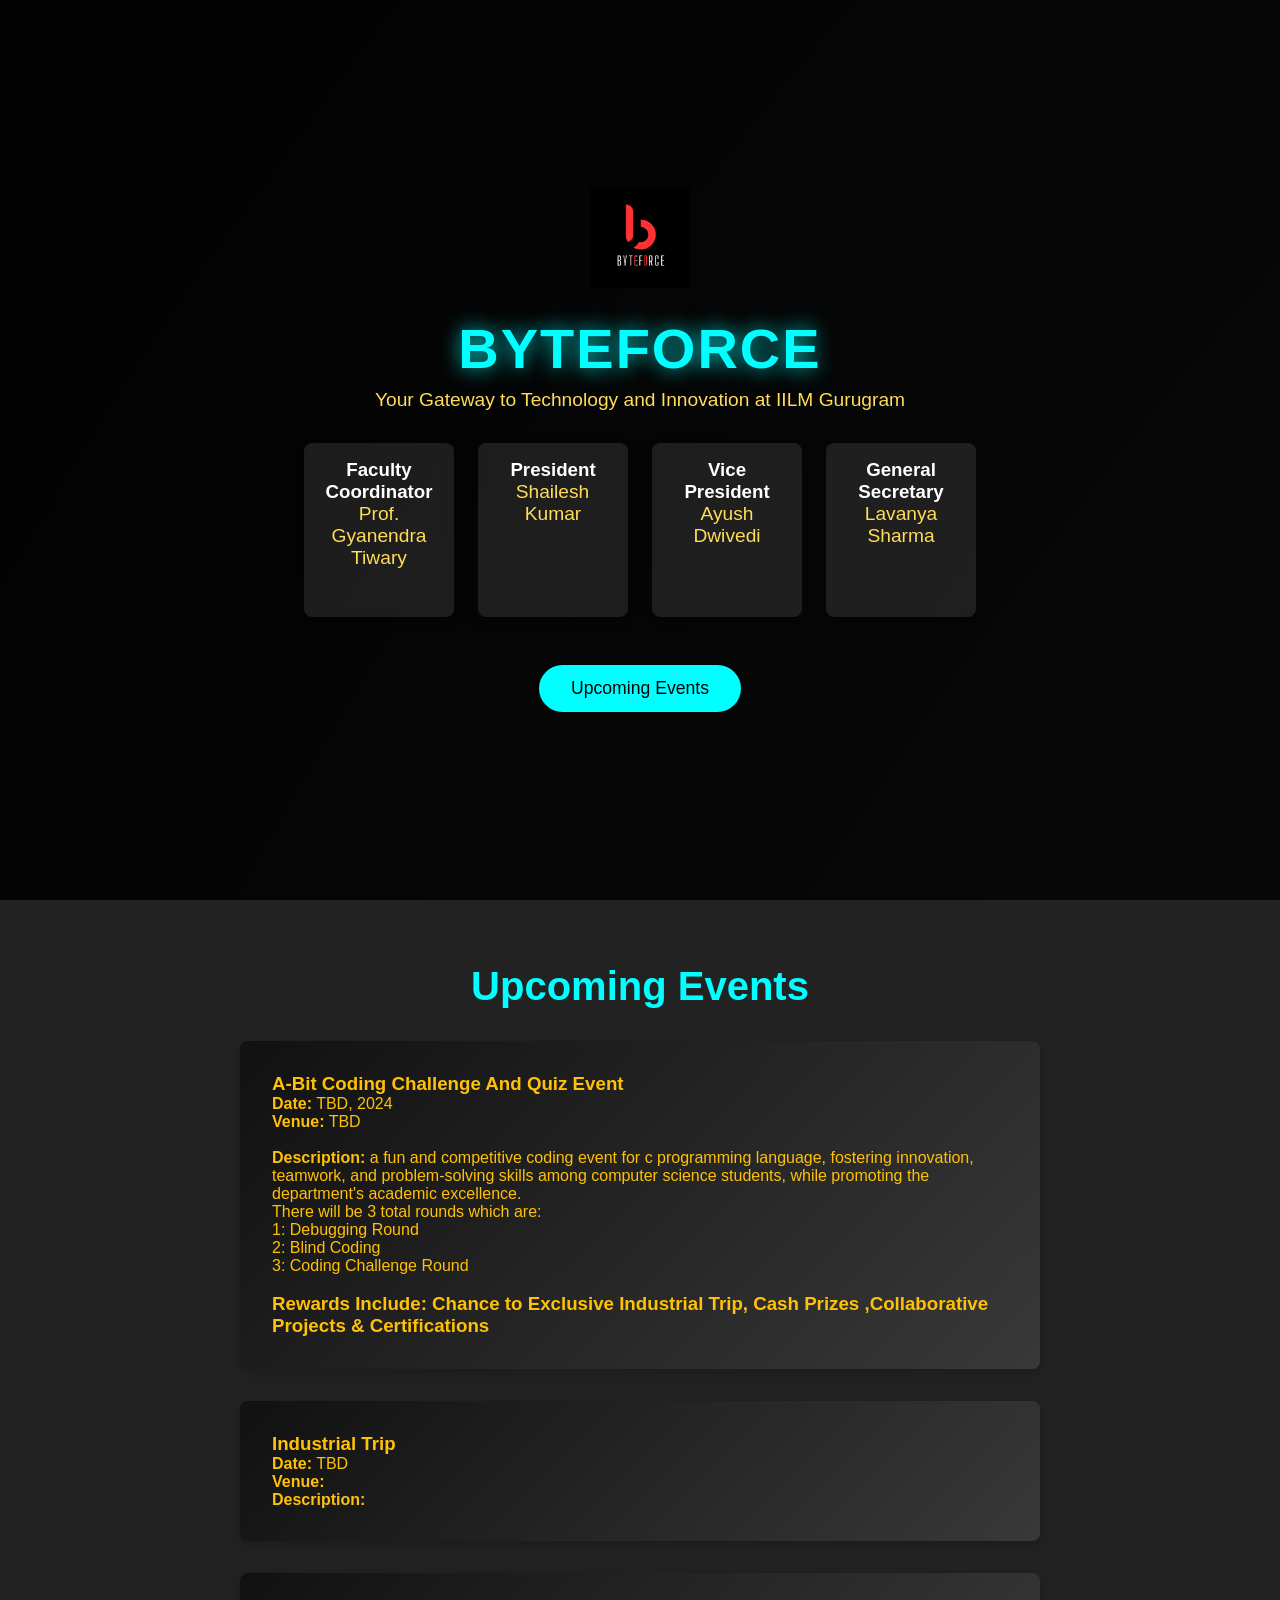
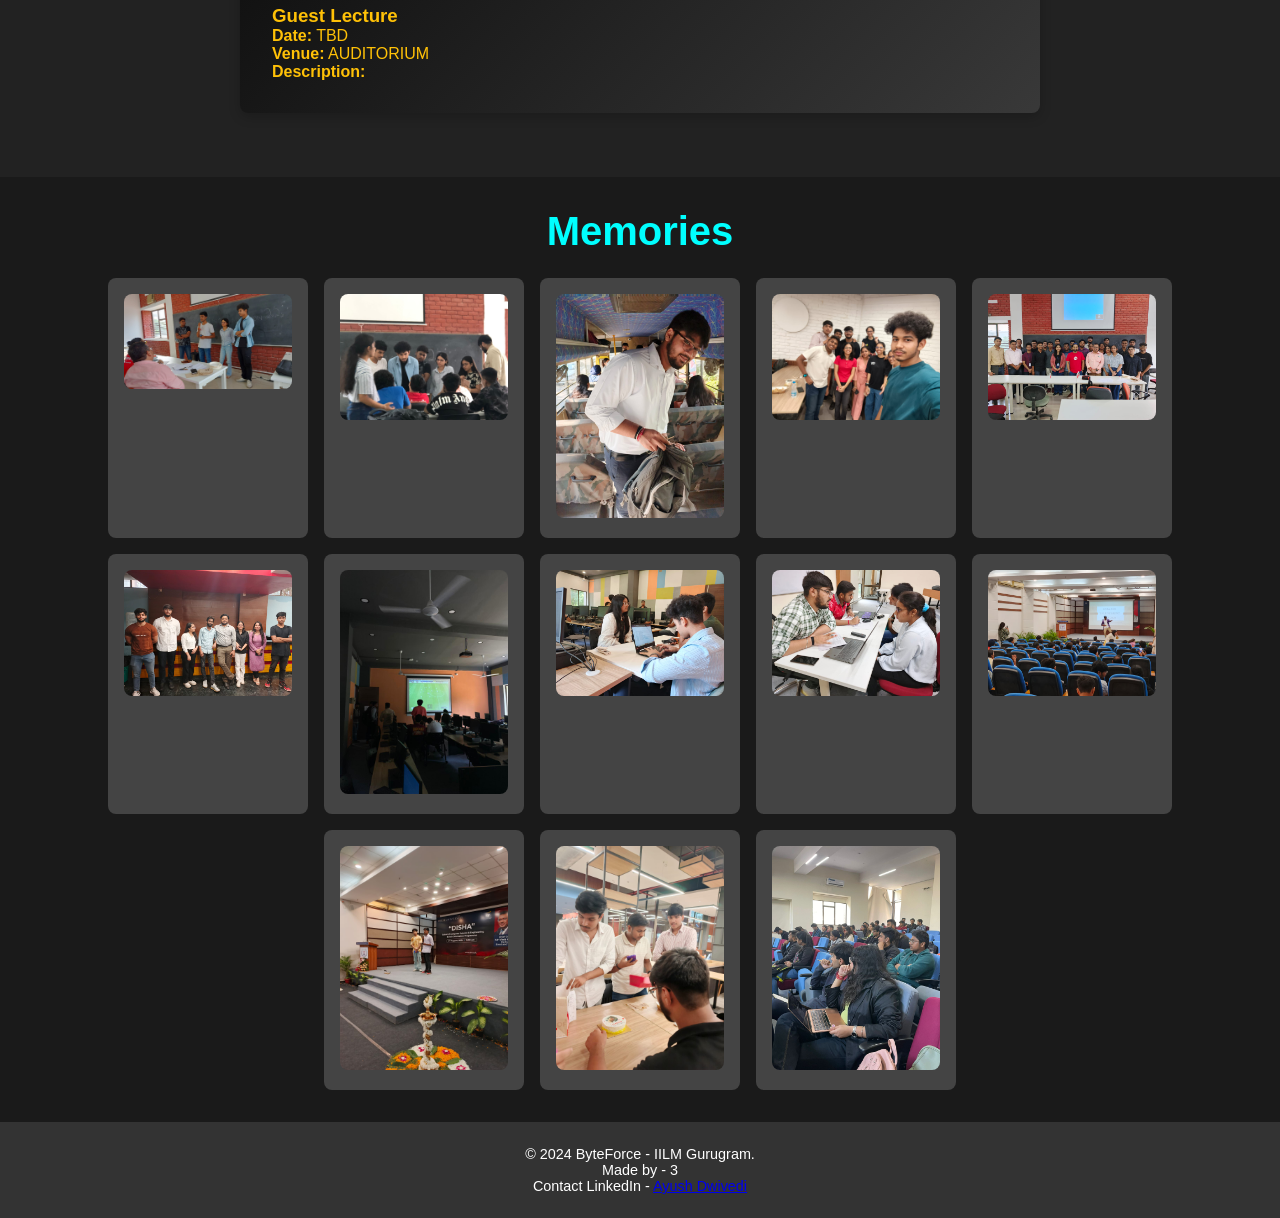
==== index.html @ 623dd8b4 "byteforce prototype" ====
<!DOCTYPE html>
<html lang="en">
<head>
    <meta charset="UTF-8">
    <meta name="viewport" content="width=device-width, initial-scale=1.0">
    <title>ByteForce - Tech Club of IILM Gurugram</title>
    <link rel="stylesheet" href="style.css">
</head>
<body>
    <header>
        <div class="animated-bg"></div>
        <div class="overlay">
            <img src="bf.jpg" alt="ByteForce Logo" class="club-logo">
            <h1>ByteForce</h1>
            <p>Your Gateway to Technology and Innovation at IILM Gurugram</p>
            <div class="roles">
                <div class="role-card">
                    <h3>Faculty Coordinator</h3>
                    <p>Prof. Gyanendra Tiwary</p>
                </div>
                <div class="role-card">
                    <h3>President</h3>
                    <p>Shailesh Kumar</p>
                </div>
                <div class="role-card">
                    <h3>Vice President</h3>
                    <p>Ayush Dwivedi</p>
                </div>
                <div class="role-card">
                    <h3>General Secretary</h3>
                    <p>Lavanya Sharma</p>
                </div>
            </div>
            <a href="#events" class="btn">Upcoming Events</a>
        </div>
    </header>

    <section id="events" class="events">
        <h2>Upcoming Events</h2>
        <div class="event-list">
            <div class="event-card">
                <h3>A-Bit Coding Challenge And Quiz Event</h3>
                <p><strong>Date:</strong> TBD, 2024</p>
                <p><strong>Venue:</strong> TBD</p> <br>
                <p><strong>Description:</strong> a fun and competitive coding event for c programming language, fostering innovation, teamwork, and problem-solving skills among computer science students, while promoting the department's academic excellence. <br> There will be 3 total rounds which are: <br>1: Debugging Round <br> 2: Blind Coding <br> 3: Coding Challenge Round</p>
                   <br> <h3>Rewards Include: Chance to Exclusive Industrial Trip, Cash Prizes ,Collaborative Projects & Certifications</h3>

                </p>
            </div>
            <div class="event-card">
                <h3>Industrial Trip</h3>
                <p><strong>Date:</strong> TBD </p>
                <p><strong>Venue:</strong> </p>
                <p><strong>Description:</strong> </p>
            </div>
            <div class="event-card">
                <h3>Guest Lecture </h3>
                <p><strong>Date:</strong> TBD</p>
                <p><strong>Venue:</strong> AUDITORIUM </p>
                <p><strong>Description:</strong> </p>
            </div>
        </div>
    </section>

    <section class="memories">
        <h2>Memories</h2>
        <div class="gallery">
            <div class="gallery-item"><img src="m1.jpg" alt="Memory 1"></div>
            <div class="gallery-item"><img src="m2.jpg" alt="Memory 2"></div>
            <div class="gallery-item"><img src="m3.jpg" alt="Memory 3"></div>
            <div class="gallery-item"><img src="m4.jpg" alt="Memory 4"></div>
            <div class="gallery-item"><img src="m5.jpg" alt="Memory 5"></div>
            <div class="gallery-item"><img src="m6.jpg" alt="Memory 6"></div>
            <div class="gallery-item"><img src="m7.jpg" alt="Memory 7"></div>
            <div class="gallery-item"><img src="m8.jpg" alt="Memory 8"></div>
            <div class="gallery-item"><img src="m9.jpg" alt="Memory 9"></div>
            <div class="gallery-item"><img src="m10.jpg" alt="Memory 10"></div>
            <div class="gallery-item"><img src="m11.jpg" alt="Memory 11"></div>
            <div class="gallery-item"><img src="m12.jpg" alt="Memory 12"></div>
            <div class="gallery-item"><img src="m13.jpg" alt="Memory 13"></div>
        </div>
    </section>

    <footer>
        <p>&copy; 2024 ByteForce - IILM Gurugram. <BR> Made by - 3 <br> Contact LinkedIn - <a href="https://www.linkedin.com/in/ayush-dwivedi-268807307?utm_source=share&utm_campaign=share_via&utm_content=profile&utm_medium=android_app">Ayush Dwivedi</a> </p>
    </footer>
</body>
</html>
---- style.css ----
* {
    margin: 0;
    padding: 0;
    box-sizing: border-box;
    font-family: 'Roboto', sans-serif;
}

body {
    color: #f5f5f5;
    background-color: #121212;
    overflow-y: auto;
}

header {
    height: 100vh;
    position: relative;
    color: #fff;
    display: flex;
    align-items: center;
    justify-content: center;
    text-align: center;
    overflow: hidden;
}

.animated-bg {
    position: absolute;
    top: 0;
    left: 0;
    width: 200%;
    height: 200%;
    background: radial-gradient(circle, rgba(0, 255, 255, 0.2) 0%, rgba(0, 0, 0, 0.2) 50%, rgba(0, 0, 0, 0.9) 100%);
    background-size: 400% 400%;
    animation: plasma 8s infinite alternate;
    z-index: -1;
}

@keyframes plasma {
    0% { background-position: 0% 0%; }
    50% { background-position: 100% 100%; }
    100% { background-position: 0% 0%; }
}

.overlay {
    z-index: 1;
    padding: 2rem;
    text-align: center;
}

.club-logo {
    width: 100px;
    height: auto;
    margin-bottom: 1.5rem;
    animation: pulse 1.5s infinite;
}

@keyframes pulse {
    0% { transform: scale(1); }
    50% { transform: scale(1.1); }
    100% { transform: scale(1); }
}

header h1 {
    font-size: 3.5rem;
    letter-spacing: 2px;
    margin-bottom: 0.5rem;
    text-transform: uppercase;
    color: #0ff;
    text-shadow: 0 0 20px rgba(0, 255, 255, 0.8);
}

header p {
    font-size: 1.2rem;
    margin-bottom: 2rem;
    color: #ffdd57;
}

.roles {
    display: flex;
    flex-wrap: wrap;
    justify-content: center;
    gap: 1.5rem;
    margin-bottom: 2rem;
}

.role-card {
    background: rgba(255, 255, 255, 0.1);
    padding: 1rem;
    width: 150px;
    text-align: center;
    border-radius: 8px;
    backdrop-filter: blur(5px);
    box-shadow: 0 4px 10px rgba(0, 0, 0, 0.3);
}

.btn {
    padding: 0.8rem 2rem;
    background-color: #0ff;
    color: black;
    text-decoration: none;
    font-size: 1.1rem;
    border-radius: 25px;
    display: inline-block;
    margin-top: 1rem;
    transition: background-color 0.3s;
}

.btn:hover {
    background-color: #00ccff;
}

.events {
    padding: 4rem 1rem;
    background-color: #222;
    text-align: center;
}

.events h2 {
    font-size: 2.5rem;
    color: #0ff;
    margin-bottom: 2rem;
}

.event-list {
    display: flex;
    flex-direction: column;
    gap: 2rem;
    max-width: 800px;
    margin: 0 auto;
}

.event-card {
    background: linear-gradient(135deg, rgba(0, 0, 0, 0.5), rgba(255, 255, 255, 0.1));
    padding: 2rem;
    border-radius: 8px;
    color: #ffc107;
    box-shadow: 0 4px 12px rgba(0, 0, 0, 0.2);
    width: 100%;
    text-align: left;
    transition: transform 0.3s, box-shadow 0.3s;
}

.event-card:hover {
    transform: translateY(-5px);
    box-shadow: 0 8px 20px rgba(0, 0, 0, 0.4);
}

.memories {
    padding: 2rem 1rem;
    text-align: center;
    background-color: #1a1a1a;
}

.memories h2 {
    font-size: 2.5rem;
    color: #0ff;
    margin-bottom: 1.5rem;
}

.gallery {
    display: flex;
    flex-wrap: wrap;
    justify-content: center;
    gap: 1rem;
}

.gallery-item {
    background: #444;
    padding: 1rem;
    border-radius: 8px;
    transition: transform 0.3s;
    width: calc(33% - 1rem);
    max-width: 200px;
}

.gallery-item img {
    width: 100%;
    border-radius: 8px;
}

.gallery-item:hover {
    transform: translateY(-5px);
}

footer {
    text-align: center;
    padding: 1.5rem;
    background-color: #333;
    color: white;
    font-size: 0.9rem;
}

@media (max-width: 768px) {
    header h1 {
        font-size: 2.5rem;
    }

    .roles, .event-list, .gallery {
        flex-direction: column;
        align-items: center;
    }

    .event-card {
        padding: 1.5rem;
    }

    .gallery-item {
        width: calc(50% - 1rem);
    }
}
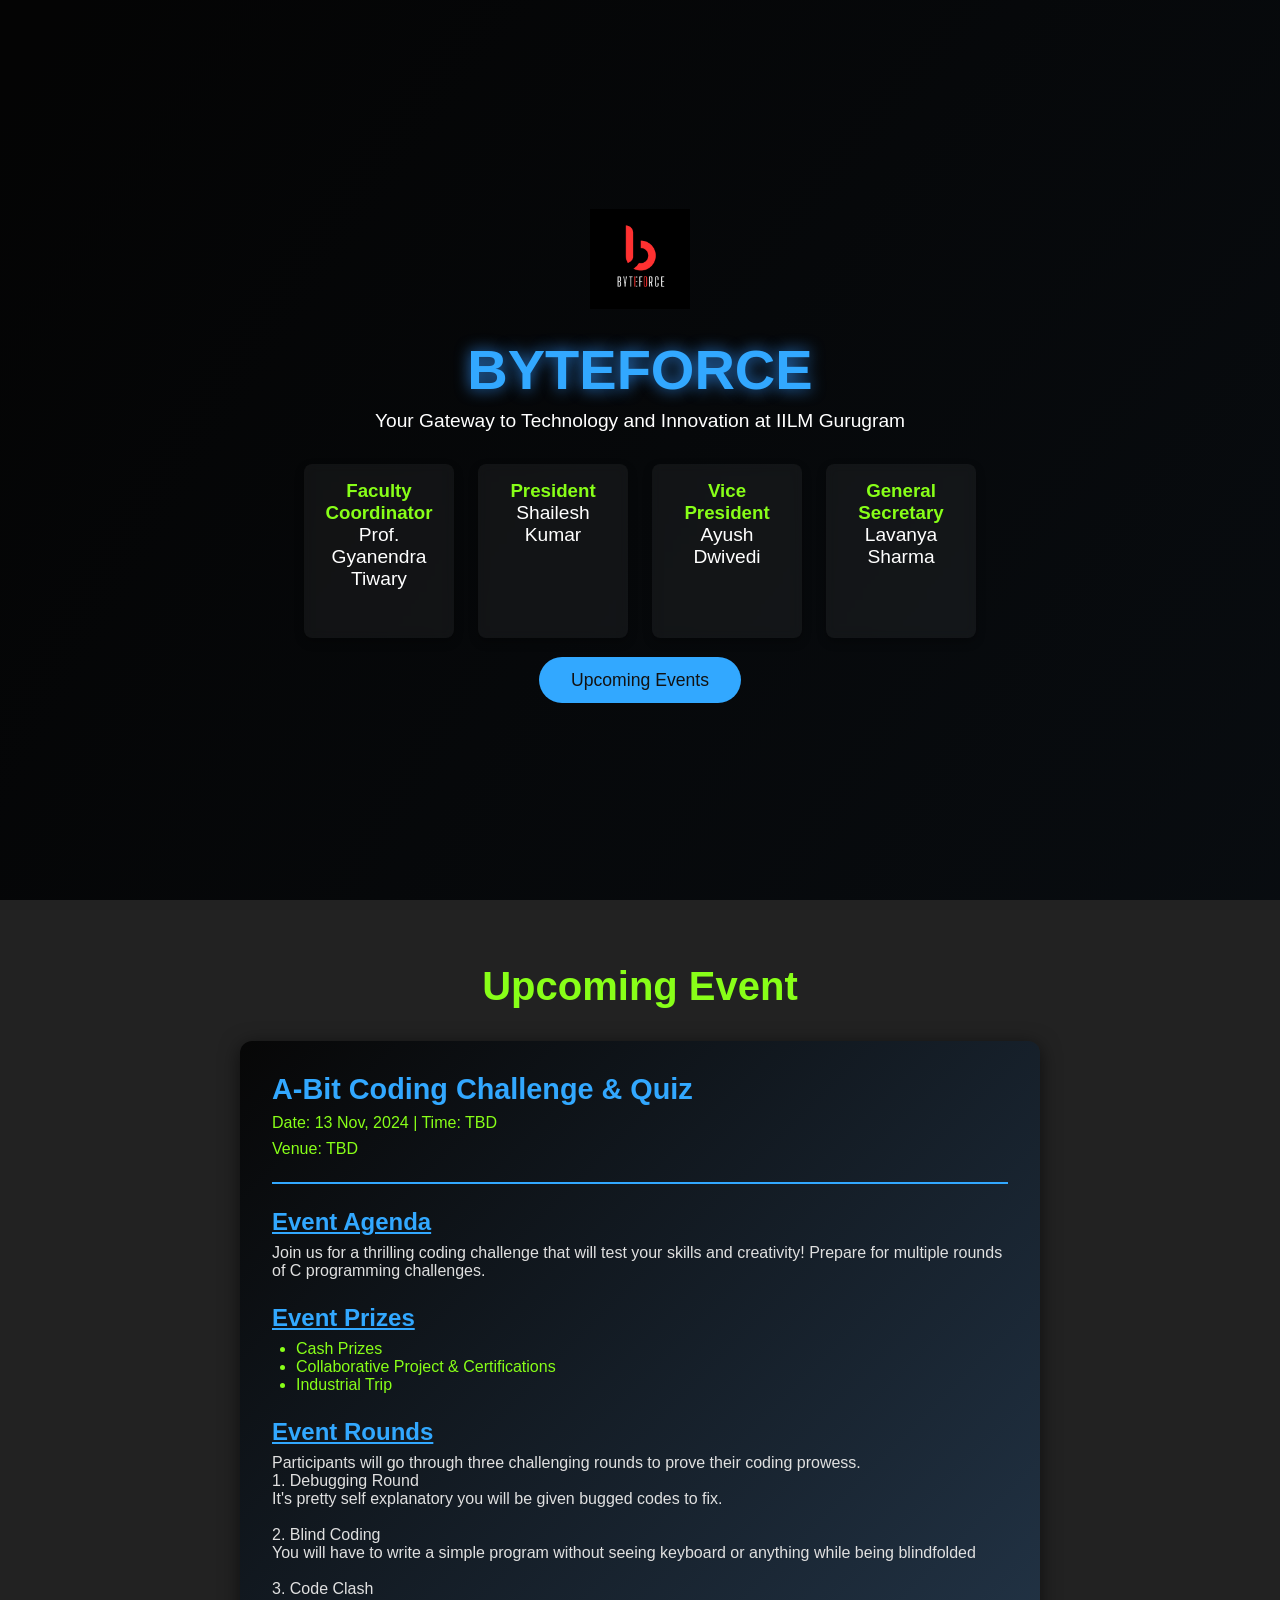
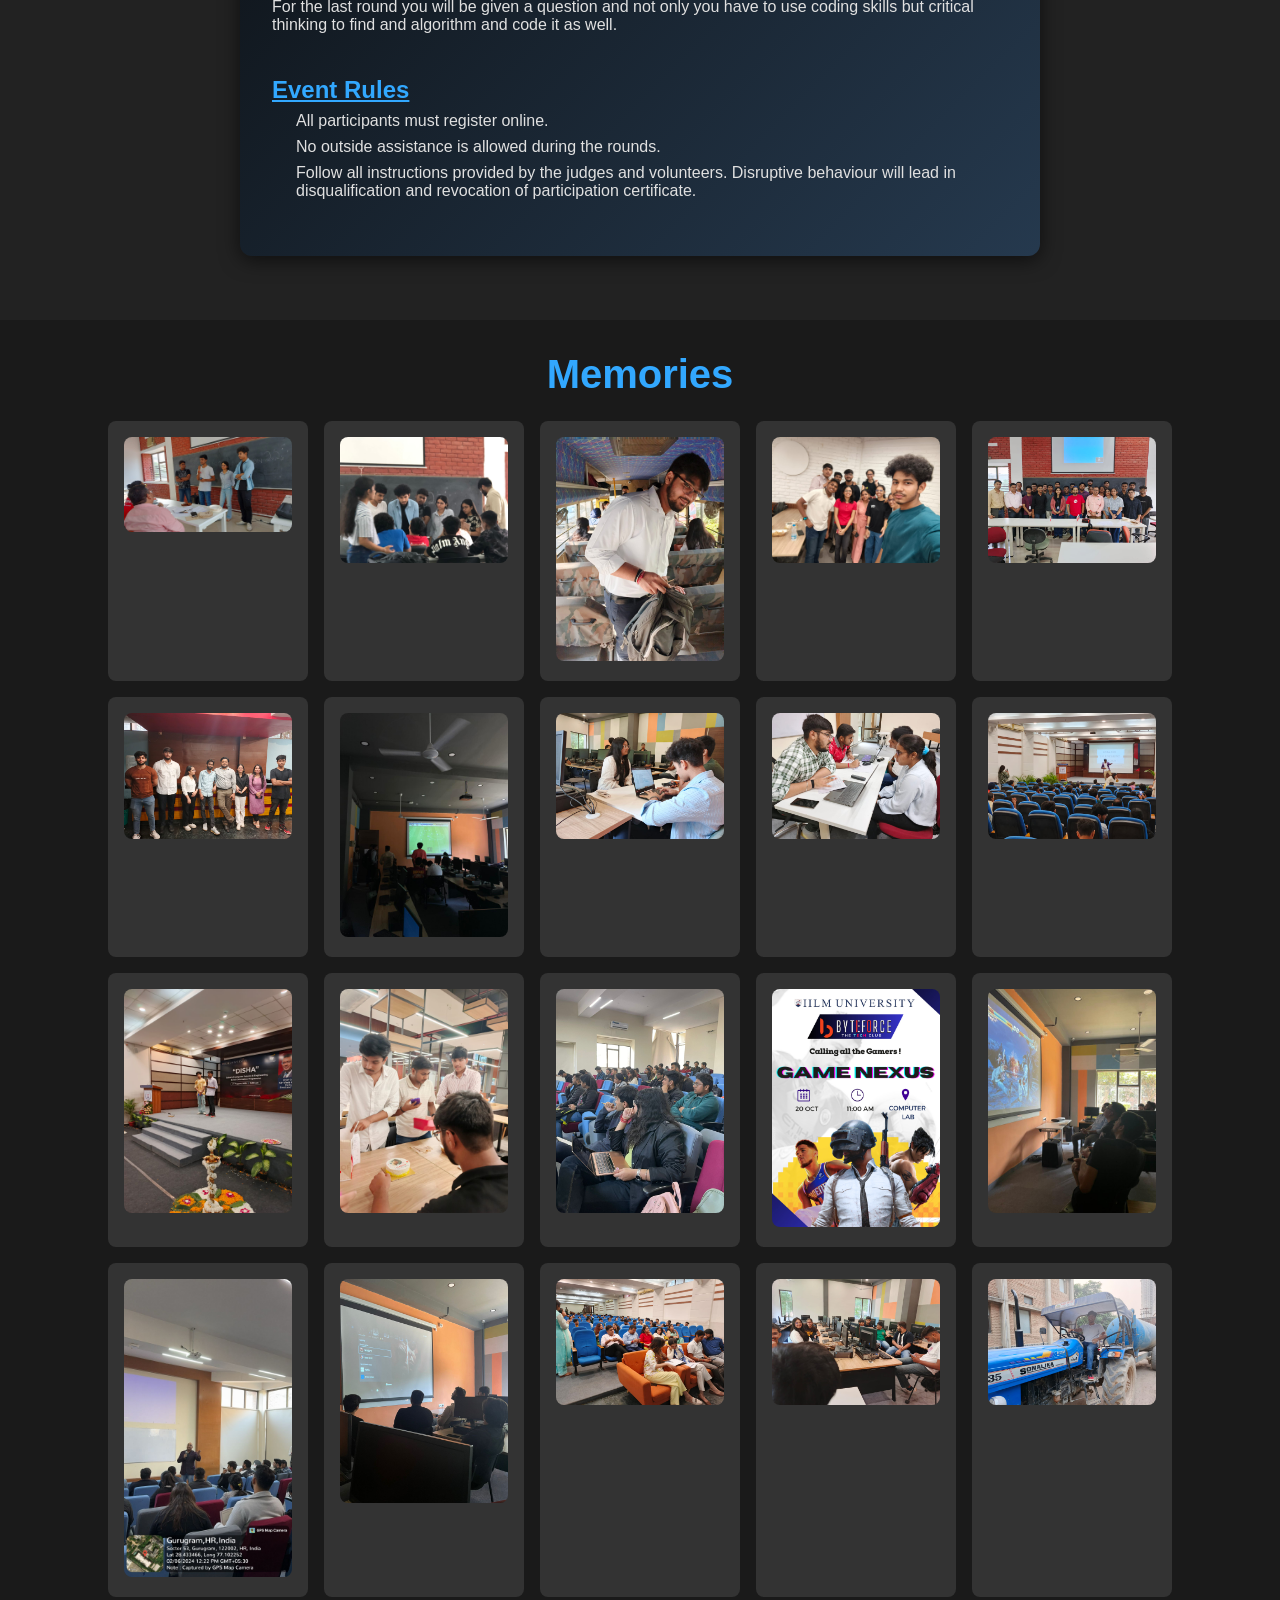
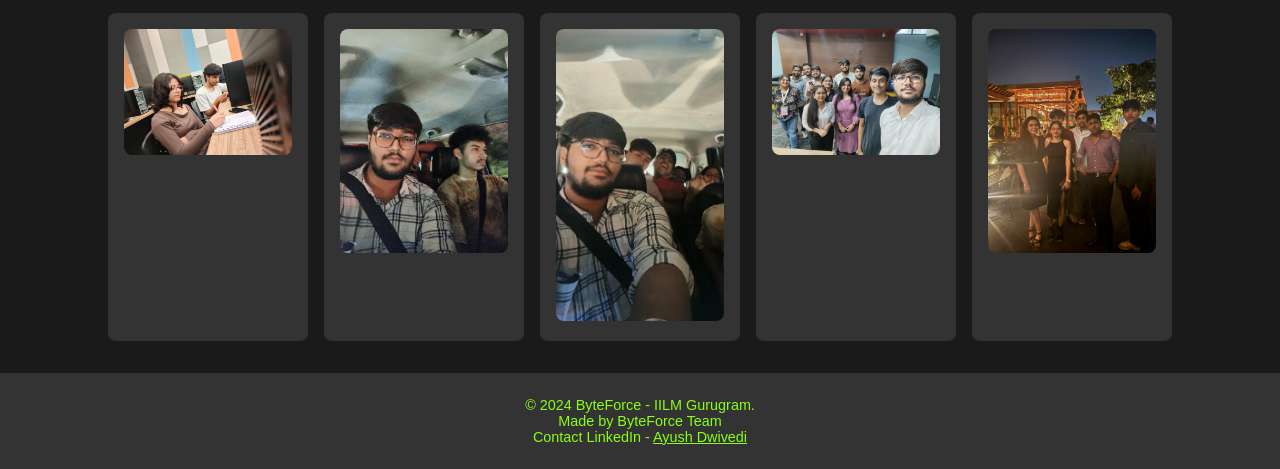
==== commit ac18162f: "abit event finalized" ====
--- a/index.html
+++ b/index.html
@@ -1,3 +1,5 @@
+
+
 <!DOCTYPE html>
 <html lang="en">
 <head>
@@ -35,32 +37,47 @@
         </div>
     </header>
 
+
+
     <section id="events" class="events">
-        <h2>Upcoming Events</h2>
+        <h2>Upcoming Event</h2>
         <div class="event-list">
             <div class="event-card">
-                <h3>A-Bit Coding Challenge And Quiz Event</h3>
-                <p><strong>Date:</strong> TBD, 2024</p>
-                <p><strong>Venue:</strong> TBD</p> <br>
-                <p><strong>Description:</strong> a fun and competitive coding event for c programming language, fostering innovation, teamwork, and problem-solving skills among computer science students, while promoting the department's academic excellence. <br> There will be 3 total rounds which are: <br>1: Debugging Round <br> 2: Blind Coding <br> 3: Coding Challenge Round</p>
-                   <br> <h3>Rewards Include: Chance to Exclusive Industrial Trip, Cash Prizes ,Collaborative Projects & Certifications</h3>
-
-                </p>
-            </div>
-            <div class="event-card">
-                <h3>Industrial Trip</h3>
-                <p><strong>Date:</strong> TBD </p>
-                <p><strong>Venue:</strong> </p>
-                <p><strong>Description:</strong> </p>
-            </div>
-            <div class="event-card">
-                <h3>Guest Lecture </h3>
-                <p><strong>Date:</strong> TBD</p>
-                <p><strong>Venue:</strong> AUDITORIUM </p>
-                <p><strong>Description:</strong> </p>
+                <div class="event-header">
+                    <h3>A-Bit Coding Challenge & Quiz</h3>
+                    <p class="event-date-time">Date: 13 Nov, 2024 | Time: TBD</p>
+                    <p class="event-venue">Venue: TBD</p>
+                </div>
+                <div class="event-details">
+                    <h4>Event Agenda</h4>
+                    <p>Join us for a thrilling coding challenge that will test your skills and creativity! Prepare for multiple rounds of C programming challenges.</p>
+                    <h4>Event Prizes</h4>
+                    <ul>
+                        <li>Cash Prizes</li>
+                        <li>Collaborative Project & Certifications</li>
+                        <li>Industrial Trip</li>
+                    </ul>
+                    <h4>Event Rounds</h4>
+                    <p>Participants will go through three challenging rounds to prove their coding prowess. <br>
+                    1. Debugging Round <br> It's pretty self explanatory you will be given bugged codes to fix. <br> <br>
+                    2. Blind Coding <br> You will have to write a simple program without seeing keyboard or anything while being blindfolded <br> <br>
+                    3. Code Clash <br> For the last round you will be given a question and not only you have to use coding skills but critical thinking to find and algorithm and code it as well. <br> <br> 
+                </p> 
+                    <h4>Event Rules</h4>
+                    <ul>
+                        <p>All participants must register online.</p>
+                        <p>No outside assistance is allowed during the rounds.</p>
+                        <p>Follow all instructions provided by the judges and volunteers. Disruptive behaviour will lead in disqualification and revocation of participation certificate. </p>
+                    </ul>
+                </div>
             </div>
         </div>
     </section>
+    
+
+
+
+
 
     <section class="memories">
         <h2>Memories</h2>
@@ -78,11 +95,24 @@
             <div class="gallery-item"><img src="m11.jpg" alt="Memory 11"></div>
             <div class="gallery-item"><img src="m12.jpg" alt="Memory 12"></div>
             <div class="gallery-item"><img src="m13.jpg" alt="Memory 13"></div>
+            <div class="gallery-item"><img src="m14.jpg" alt="Memory 14"></div>
+            <div class="gallery-item"><img src="m15.jpg" alt="Memory 15"></div>
+            <div class="gallery-item"><img src="m16.jpg" alt="Memory 16"></div>
+            <div class="gallery-item"><img src="m17.jpg" alt="Memory 17"></div>
+            <div class="gallery-item"><img src="m18.jpg" alt="Memory 18"></div>
+            <div class="gallery-item"><img src="m19.jpg" alt="Memory 19"></div>
+            <div class="gallery-item"><img src="m20.jpg" alt="Memory 20"></div>
+            <div class="gallery-item"><img src="m21.jpg" alt="Memory 21"></div>
+            <div class="gallery-item"><img src="m22.jpg" alt="Memory 22"></div>
+            <div class="gallery-item"><img src="m23.jpg" alt="Memory 23"></div>
+            <div class="gallery-item"><img src="m24.jpg" alt="Memory 24"></div>
+            <div class="gallery-item"><img src="m25.jpg" alt="Memory 25"></div>
+        </div>
         </div>
     </section>
 
     <footer>
-        <p>&copy; 2024 ByteForce - IILM Gurugram. <BR> Made by - 3 <br> Contact LinkedIn - <a href="https://www.linkedin.com/in/ayush-dwivedi-268807307?utm_source=share&utm_campaign=share_via&utm_content=profile&utm_medium=android_app">Ayush Dwivedi</a> </p>
+        <p>&copy; 2024 ByteForce - IILM Gurugram. <br> Made by ByteForce Team <br> Contact LinkedIn - <a href="https://www.linkedin.com/in/ayush-dwivedi-268807307">Ayush Dwivedi</a></p>
     </footer>
 </body>
 </html>
--- a/style.css
+++ b/style.css
@@ -1,25 +1,47 @@
+/* Reset and global styles */
 * {
     margin: 0;
     padding: 0;
     box-sizing: border-box;
     font-family: 'Roboto', sans-serif;
-}
+    color:#88ff18;
+}
+
+
 
 body {
-    color: #f5f5f5;
     background-color: #121212;
+    color: #e0e0e0;
     overflow-y: auto;
+    position: relative;
+}
+
+
+
+.floating-square {
+    position: absolute;
+    width: 20px;
+    height: 20px;
+    background: rgba(50, 150, 255, 0.1);
+    animation: float 10s infinite ease-in-out;
+    z-index: 0;
+}
+
+@keyframes float {
+    0% { transform: translateY(0) rotate(0deg); }
+    50% { transform: translateY(-20px) rotate(180deg); }
+    100% { transform: translateY(0) rotate(360deg); }
 }
 
 header {
     height: 100vh;
-    position: relative;
-    color: #fff;
     display: flex;
     align-items: center;
     justify-content: center;
     text-align: center;
+    color: #fff;
     overflow: hidden;
+    position: relative;
 }
 
 .animated-bg {
@@ -28,7 +50,7 @@
     left: 0;
     width: 200%;
     height: 200%;
-    background: radial-gradient(circle, rgba(0, 255, 255, 0.2) 0%, rgba(0, 0, 0, 0.2) 50%, rgba(0, 0, 0, 0.9) 100%);
+    background: radial-gradient(circle, rgba(50, 150, 255, 0.15), rgba(0, 0, 0, 0.8));
     background-size: 400% 400%;
     animation: plasma 8s infinite alternate;
     z-index: -1;
@@ -61,17 +83,16 @@
 
 header h1 {
     font-size: 3.5rem;
-    letter-spacing: 2px;
     margin-bottom: 0.5rem;
     text-transform: uppercase;
-    color: #0ff;
-    text-shadow: 0 0 20px rgba(0, 255, 255, 0.8);
+    color: #32a8ff;
+    text-shadow: 0 0 15px rgba(50, 150, 255, 0.8);
 }
 
 header p {
     font-size: 1.2rem;
     margin-bottom: 2rem;
-    color: #ffdd57;
+    color: #ffffff;
 }
 
 .roles {
@@ -83,41 +104,52 @@
 }
 
 .role-card {
-    background: rgba(255, 255, 255, 0.1);
+    background: rgba(255, 255, 255, 0.05);
     padding: 1rem;
     width: 150px;
     text-align: center;
     border-radius: 8px;
     backdrop-filter: blur(5px);
     box-shadow: 0 4px 10px rgba(0, 0, 0, 0.3);
+    transition: transform 0.3s;
+}
+
+.role-card:hover {
+    transform: scale(1.05);
 }
 
 .btn {
     padding: 0.8rem 2rem;
-    background-color: #0ff;
-    color: black;
+    background-color: #32a8ff;
+    color: #121212;
     text-decoration: none;
     font-size: 1.1rem;
     border-radius: 25px;
-    display: inline-block;
     margin-top: 1rem;
-    transition: background-color 0.3s;
+    transition: background-color 0.3s, transform 0.3s;
 }
 
 .btn:hover {
-    background-color: #00ccff;
-}
+    background-color: #0c7abf;
+    transform: scale(1.05);
+}
+
+
+
+/* Events Section */
+
 
 .events {
     padding: 4rem 1rem;
     background-color: #222;
-    text-align: center;
+    text-align: left; /* Change to left-align */
 }
 
 .events h2 {
     font-size: 2.5rem;
-    color: #0ff;
+    color: #88ff18;
     margin-bottom: 2rem;
+    text-align: center; /* Center the main title */
 }
 
 .event-list {
@@ -129,21 +161,61 @@
 }
 
 .event-card {
-    background: linear-gradient(135deg, rgba(0, 0, 0, 0.5), rgba(255, 255, 255, 0.1));
+    background: linear-gradient(135deg, rgba(0, 0, 0, 0.8), rgba(50, 150, 255, 0.2));
     padding: 2rem;
-    border-radius: 8px;
-    color: #ffc107;
-    box-shadow: 0 4px 12px rgba(0, 0, 0, 0.2);
-    width: 100%;
-    text-align: left;
+    border-radius: 12px;
+    box-shadow: 0 4px 20px rgba(0, 0, 0, 0.6);
+    color: #ffffff;
     transition: transform 0.3s, box-shadow 0.3s;
 }
 
 .event-card:hover {
     transform: translateY(-5px);
-    box-shadow: 0 8px 20px rgba(0, 0, 0, 0.4);
-}
-
+    box-shadow: 0 10px 30px rgba(0, 0, 0, 0.5);
+}
+
+.event-header {
+    border-bottom: 2px solid #32a8ff;
+    margin-bottom: 1rem;
+    padding-bottom: 1rem;
+}
+
+.event-header h3 {
+    font-size: 1.8rem;
+    margin: 0;
+    color: #32a8ff;
+}
+
+.event-date-time,
+.event-venue {
+    margin: 0.5rem 0;
+    font-weight: 500;
+}
+
+.event-details {
+    margin-top: 1rem;
+}
+
+.event-details h4 {
+    font-size: 1.5rem;
+    color: #32a8ff;
+    margin-top: 1.5rem;
+    text-decoration: underline;
+}
+
+.event-details ul {
+    margin: 0.5rem 0 1.5rem 1.5rem; /* Indentation for list */
+}
+
+.event-details p {
+    margin: 0.5rem 0;
+    color: #e0e0e0;
+}
+
+
+
+
+/* Memories Gallery */
 .memories {
     padding: 2rem 1rem;
     text-align: center;
@@ -152,7 +224,7 @@
 
 .memories h2 {
     font-size: 2.5rem;
-    color: #0ff;
+    color: #32a8ff;
     margin-bottom: 1.5rem;
 }
 
@@ -164,11 +236,11 @@
 }
 
 .gallery-item {
-    background: #444;
+    background: #333;
     padding: 1rem;
     border-radius: 8px;
-    transition: transform 0.3s;
-    width: calc(33% - 1rem);
+    transition: transform 0.3s, box-shadow 0.3s;
+    width: calc(25% - 1rem);
     max-width: 200px;
 }
 
@@ -178,31 +250,24 @@
 }
 
 .gallery-item:hover {
-    transform: translateY(-5px);
-}
-
+    transform: scale(1.05);
+    box-shadow: 0 4px 15px rgba(50, 150, 255, 0.4);
+}
+
+/* Footer */
 footer {
     text-align: center;
     padding: 1.5rem;
     background-color: #333;
-    color: white;
+    color: #b0bec5;
     font-size: 0.9rem;
 }
 
+/* Media Queries */
 @media (max-width: 768px) {
     header h1 {
         font-size: 2.5rem;
     }
-
-    .roles, .event-list, .gallery {
-        flex-direction: column;
-        align-items: center;
-    }
-
-    .event-card {
-        padding: 1.5rem;
-    }
-
     .gallery-item {
         width: calc(50% - 1rem);
     }
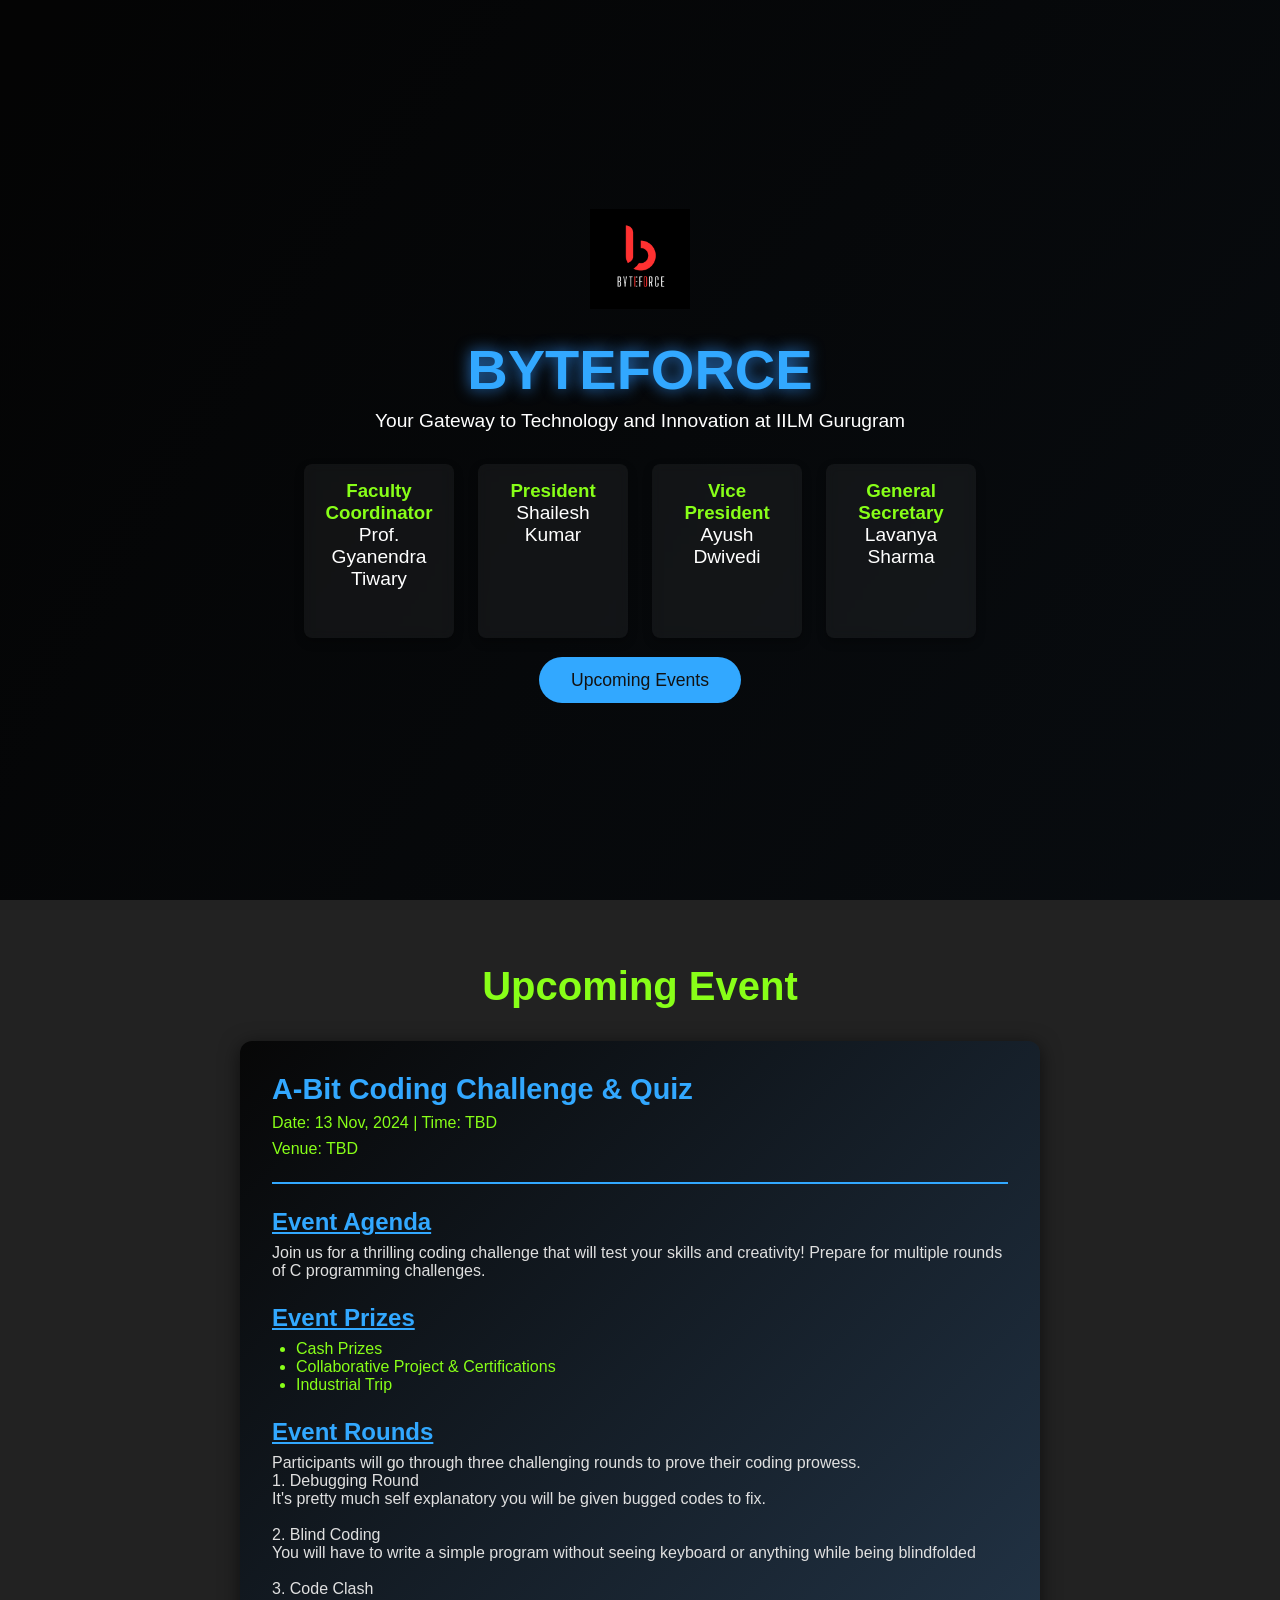
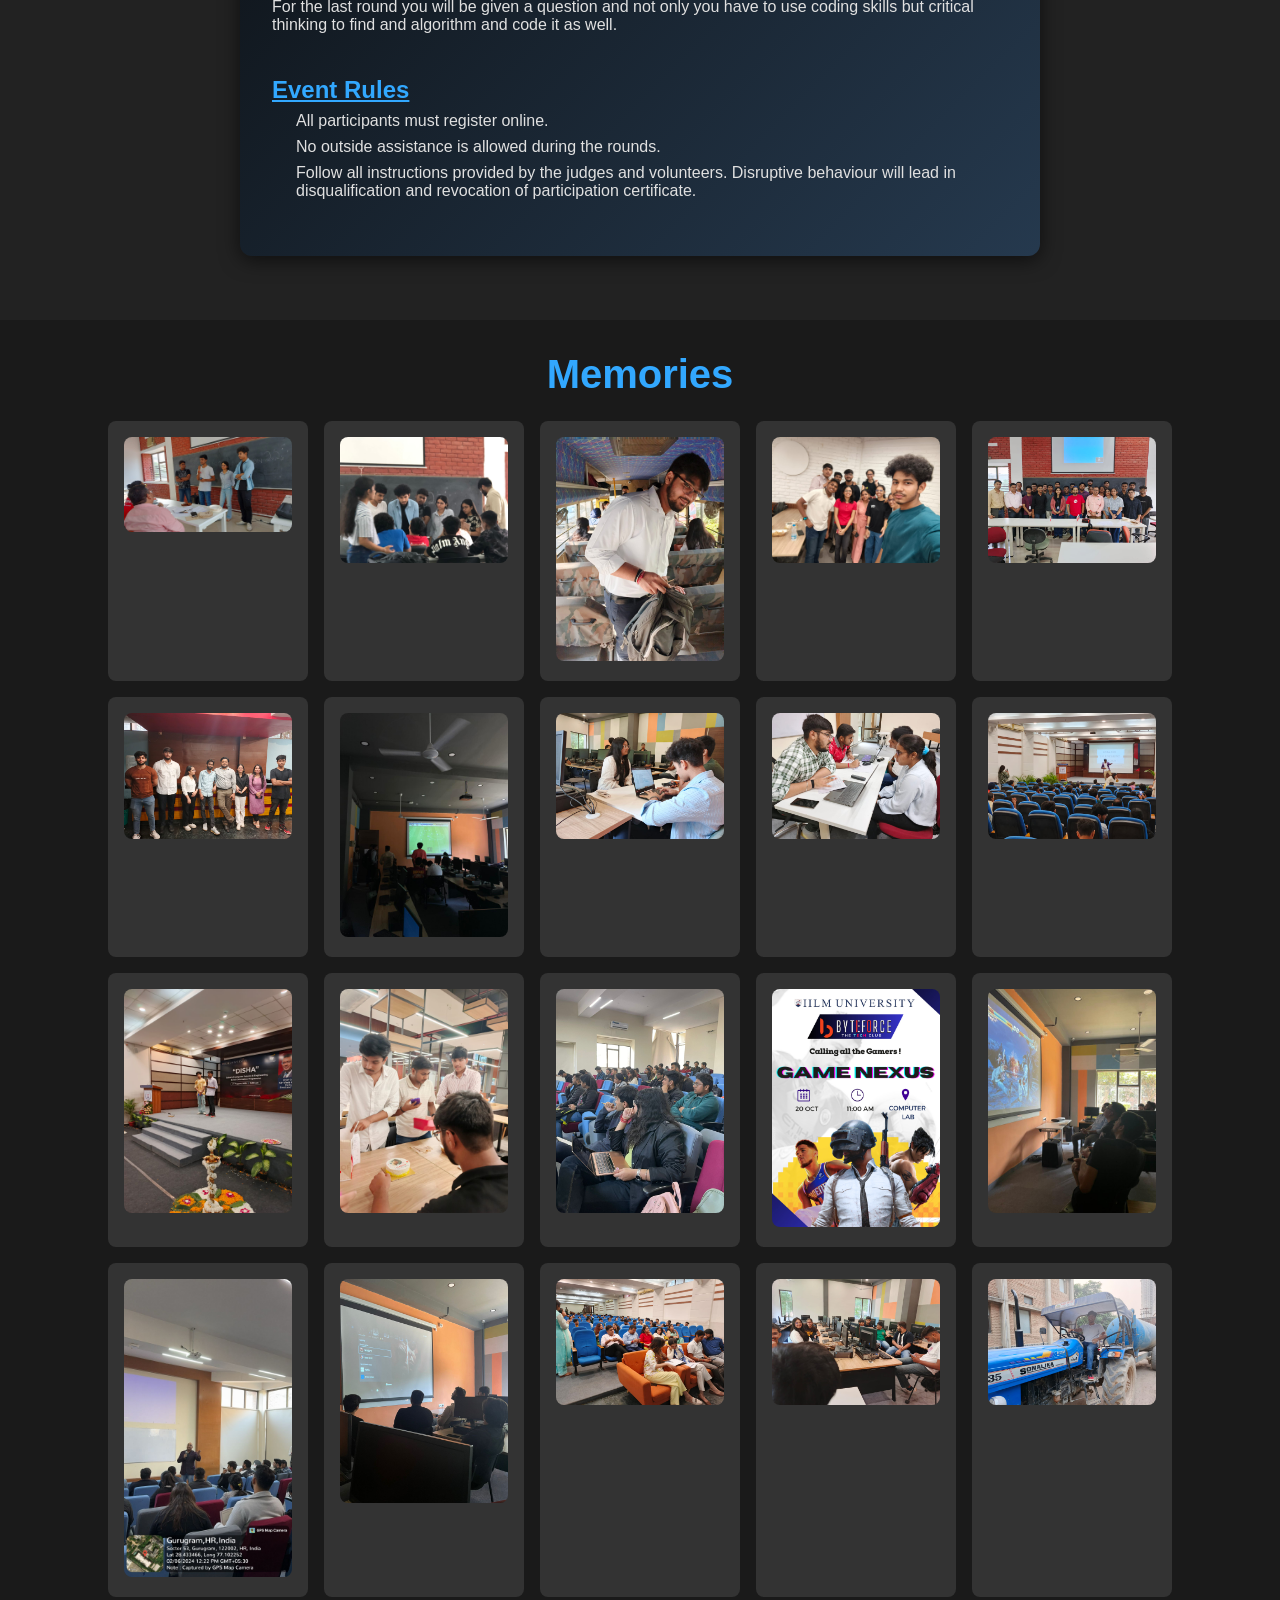
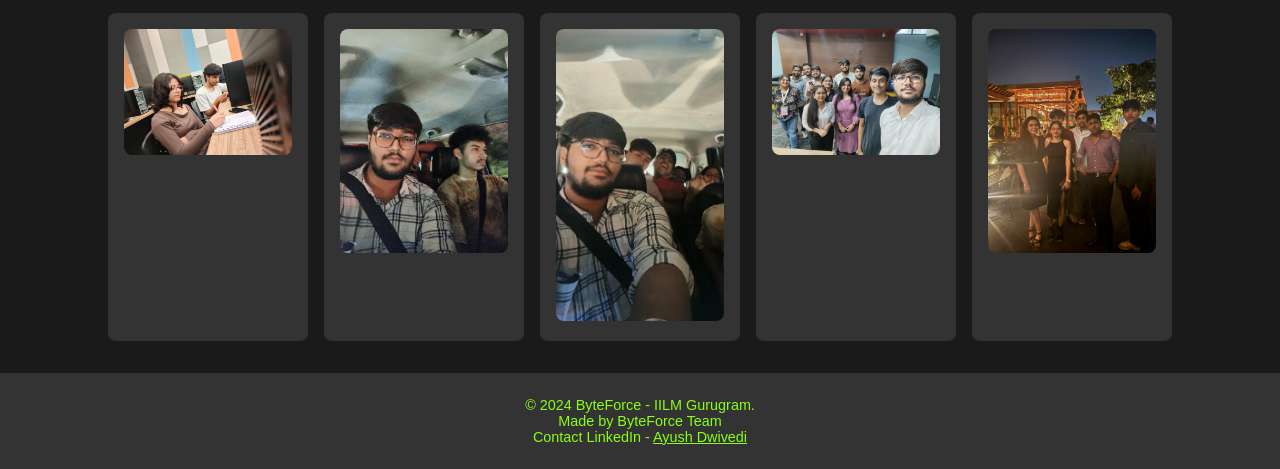
==== commit 69535106: "1" ====
--- a/index.html
+++ b/index.html
@@ -1,4 +1,3 @@
-
 
 <!DOCTYPE html>
 <html lang="en">
@@ -59,7 +58,7 @@
                     </ul>
                     <h4>Event Rounds</h4>
                     <p>Participants will go through three challenging rounds to prove their coding prowess. <br>
-                    1. Debugging Round <br> It's pretty self explanatory you will be given bugged codes to fix. <br> <br>
+                    1. Debugging Round <br> It's pretty much self explanatory you will be given bugged codes to fix. <br> <br>
                     2. Blind Coding <br> You will have to write a simple program without seeing keyboard or anything while being blindfolded <br> <br>
                     3. Code Clash <br> For the last round you will be given a question and not only you have to use coding skills but critical thinking to find and algorithm and code it as well. <br> <br> 
                 </p> 
--- a/style.css
+++ b/style.css
@@ -137,8 +137,6 @@
 
 
 /* Events Section */
-
-
 .events {
     padding: 4rem 1rem;
     background-color: #222;
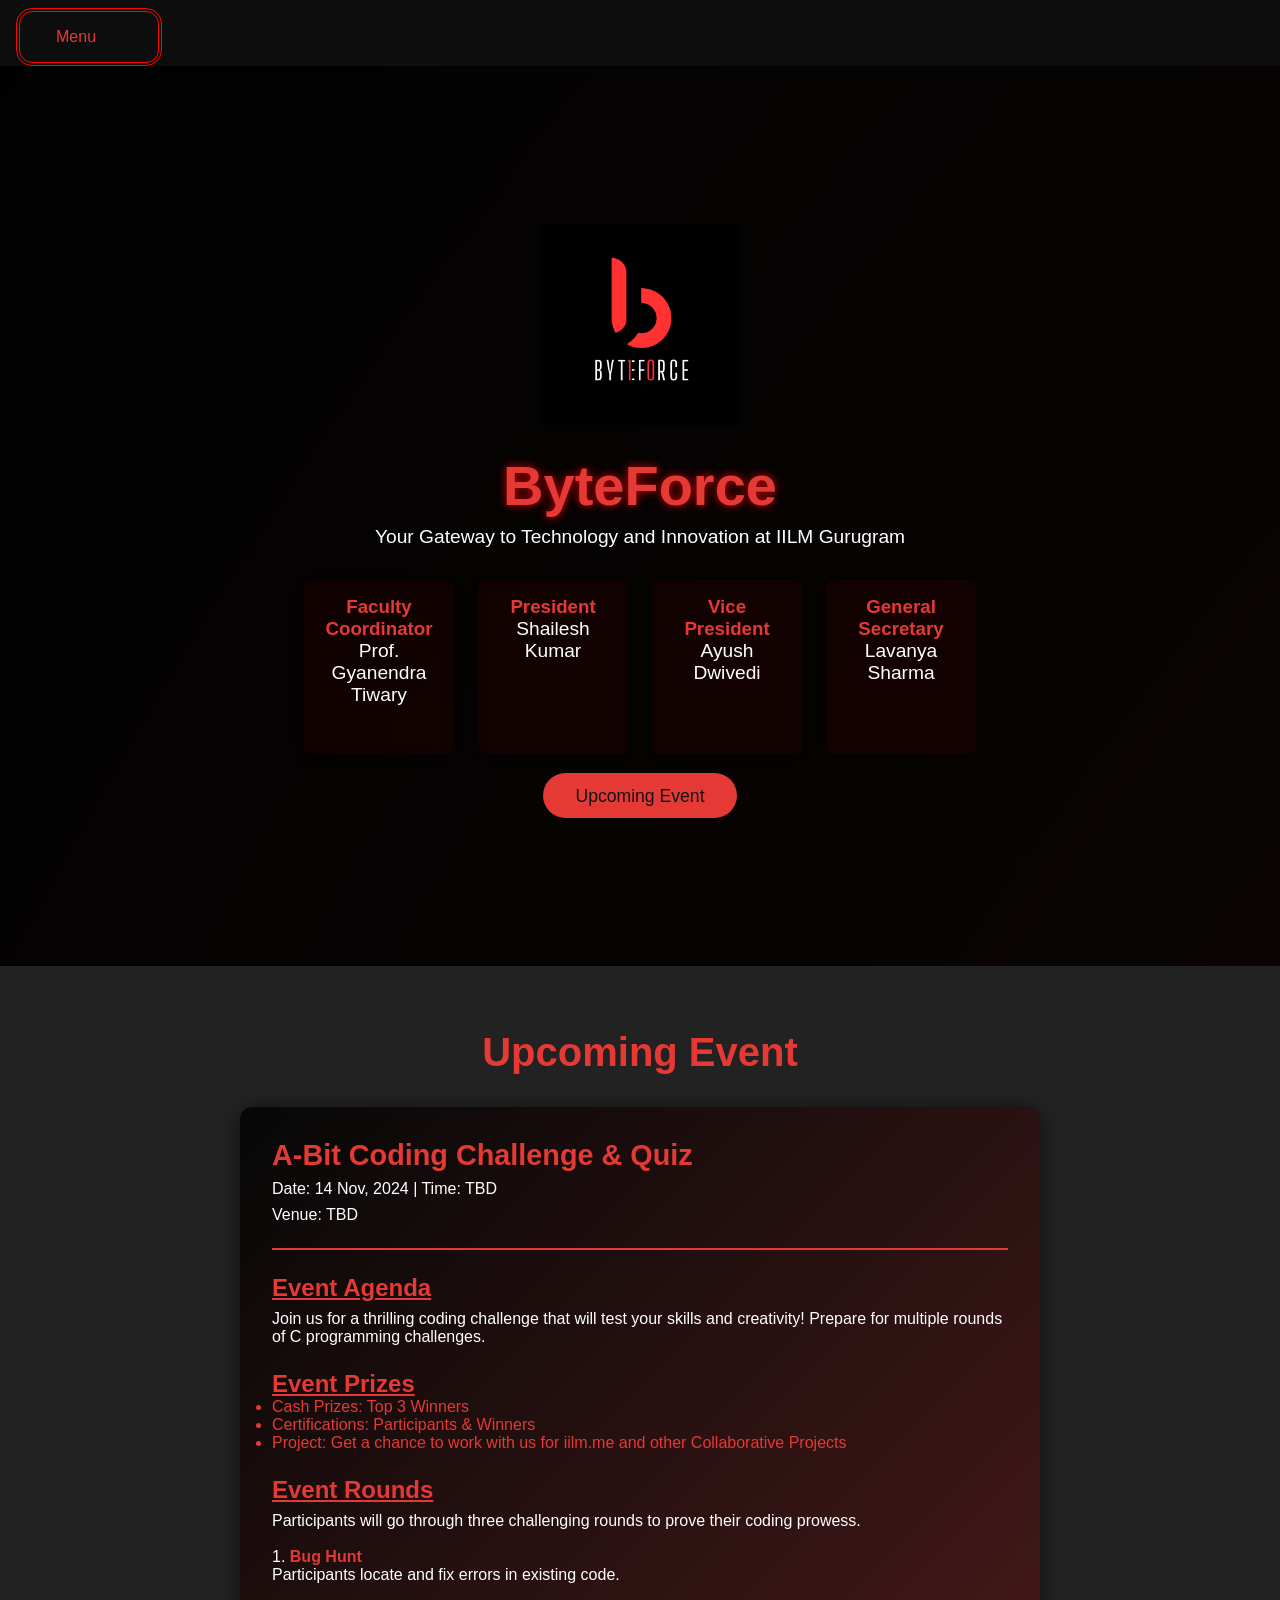
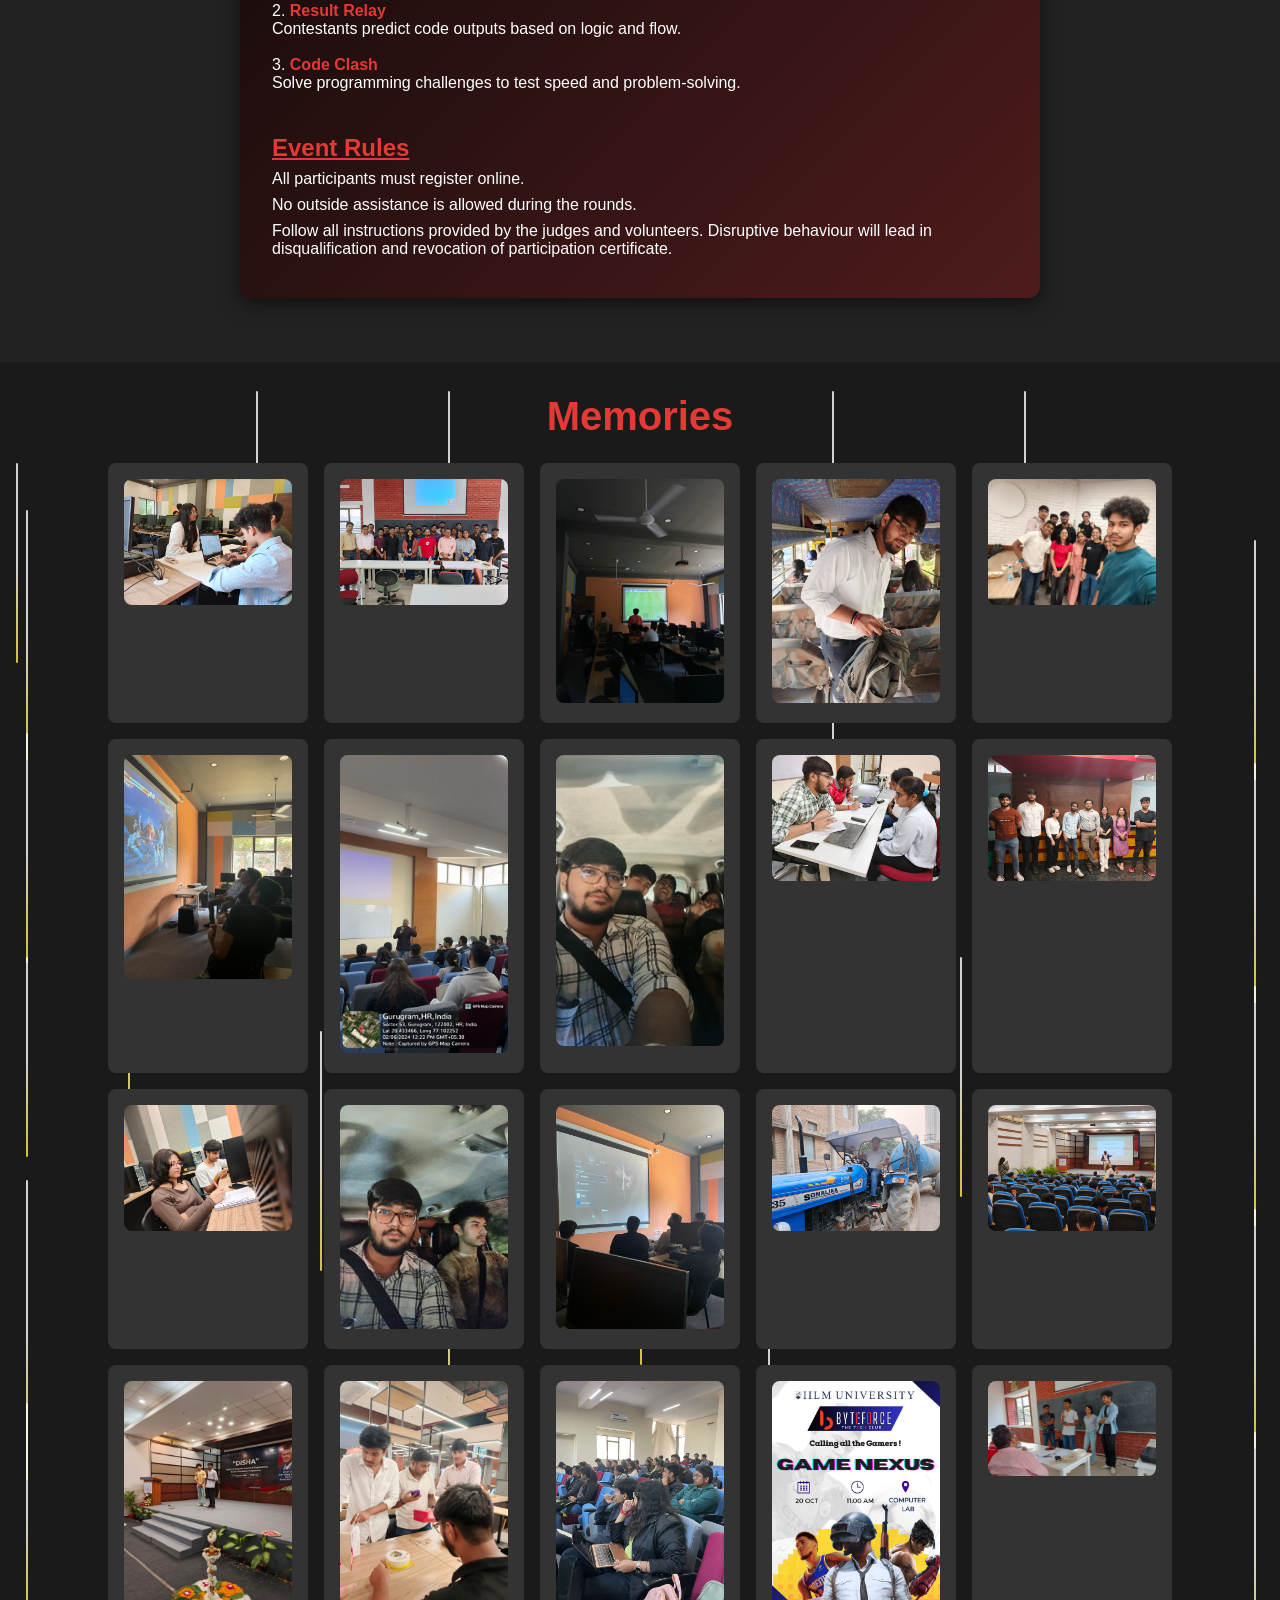
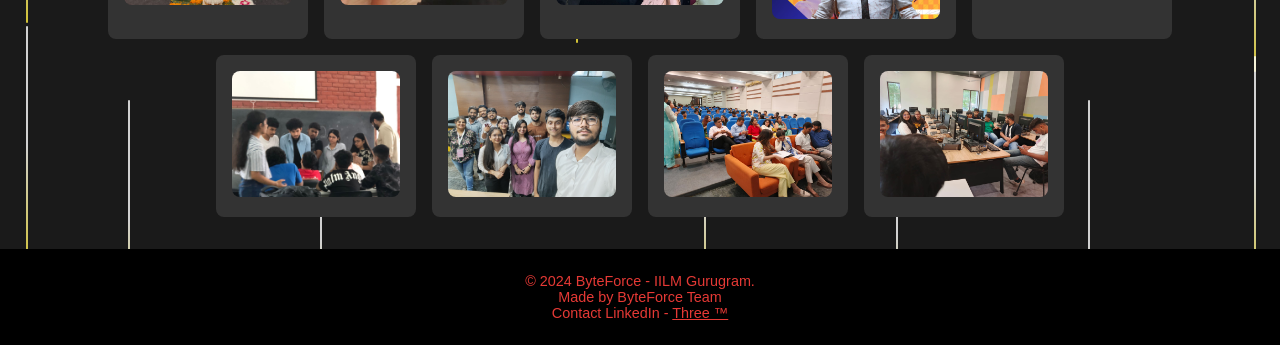
==== commit dd833ea4: "improved version of prototype" ====
--- a/index.html
+++ b/index.html
@@ -1,4 +1,3 @@
-
 <!DOCTYPE html>
 <html lang="en">
 <head>
@@ -8,7 +7,49 @@
     <link rel="stylesheet" href="style.css">
 </head>
 <body>
+
+    <div id="popup" class="popup">
+        <div class="popup-content">
+            <p>For the best experience, please use desktop view!</p>
+            <button onclick="closePopup()">Okay</button>
+        </div>
+    </div>
+    
+    
+
+
+    <div class="menu">
+        <div class="item">
+          <a href="#" class="link">
+            <span> Menu </span>
+            <svg viewBox="0 0 360 360" xml:space="preserve">
+             
+            </svg>
+          </a>
+          <div class="submenu">
+            <div class="submenu-item">
+              <a href="https://chat.whatsapp.com/F66XFyVVIzmDs82f0uHvsl" class="submenu-link"> Join Whatsapp </a>
+            </div>
+            <div class="submenu-item">
+              <a href="#" class="submenu-link"> Past Events </a>
+            </div>
+            <div class="submenu-item">
+              <a href="#" class="submenu-link"> Help & Support </a>
+            </div>
+            <div class="submenu-item">
+              <a href="#" class="submenu-link">Web Under Development </a>
+            </div>
+          </div>
+        </div>
+      </div>
+    
+
+
+
     <header>
+
+        
+
         <div class="animated-bg"></div>
         <div class="overlay">
             <img src="bf.jpg" alt="ByteForce Logo" class="club-logo">
@@ -32,7 +73,7 @@
                     <p>Lavanya Sharma</p>
                 </div>
             </div>
-            <a href="#events" class="btn">Upcoming Events</a>
+            <a href="#events" class="btn">Upcoming Event</a>
         </div>
     </header>
 
@@ -44,7 +85,7 @@
             <div class="event-card">
                 <div class="event-header">
                     <h3>A-Bit Coding Challenge & Quiz</h3>
-                    <p class="event-date-time">Date: 13 Nov, 2024 | Time: TBD</p>
+                    <p class="event-date-time">Date: 14 Nov, 2024 | Time: TBD</p>
                     <p class="event-venue">Venue: TBD</p>
                 </div>
                 <div class="event-details">
@@ -52,15 +93,15 @@
                     <p>Join us for a thrilling coding challenge that will test your skills and creativity! Prepare for multiple rounds of C programming challenges.</p>
                     <h4>Event Prizes</h4>
                     <ul>
-                        <li>Cash Prizes</li>
-                        <li>Collaborative Project & Certifications</li>
-                        <li>Industrial Trip</li>
+                        <li>Cash Prizes: Top 3 Winners</li>
+                        <li>Certifications: Participants & Winners </li>
+                        <li>Project: Get a chance to work with us for iilm.me and other Collaborative Projects </li>
                     </ul>
                     <h4>Event Rounds</h4>
-                    <p>Participants will go through three challenging rounds to prove their coding prowess. <br>
-                    1. Debugging Round <br> It's pretty much self explanatory you will be given bugged codes to fix. <br> <br>
-                    2. Blind Coding <br> You will have to write a simple program without seeing keyboard or anything while being blindfolded <br> <br>
-                    3. Code Clash <br> For the last round you will be given a question and not only you have to use coding skills but critical thinking to find and algorithm and code it as well. <br> <br> 
+                    <p>Participants will go through three challenging rounds to prove their coding prowess. <br> <br>
+                    1. <b>Bug Hunt </b> <br>Participants locate and fix errors in existing code. <br> <br>
+                    2. <b>Result Relay </b>   <br>Contestants predict code outputs based on logic and flow. <br> <br>
+                    3. <b> Code Clash</b> <br> Solve programming challenges to test speed and problem-solving. <br> <br> 
                 </p> 
                     <h4>Event Rules</h4>
                     <ul>
@@ -80,38 +121,77 @@
 
     <section class="memories">
         <h2>Memories</h2>
+        <div class="circuit-line"></div>
+        <div class="circuit-line"></div>
+        <div class="circuit-line"></div>
+        <div class="circuit-line"></div>
+        <div class="circuit-line"></div>
+        <div class="circuit-line"></div>
+        <div class="circuit-line"></div>
+        <div class="circuit-line"></div>
+        <div class="circuit-line"></div>
+        <div class="circuit-line"></div>
+        <div class="circuit-line"></div>
+        <div class="circuit-line"></div>
+        <div class="circuit-line"></div>
+        <div class="circuit-line"></div>
+        <div class="circuit-line"></div>
+        <div class="circuit-line"></div>
+        <div class="circuit-line"></div>
+        <div class="circuit-line"></div>
+        <div class="circuit-line"></div>
+        <div class="circuit-line"></div>
+        <div class="circuit-line"></div>
+        <div class="circuit-line"></div>
+        <div class="circuit-line"></div>
+        <div class="circuit-line"></div>
+        <div class="circuit-line"></div>
+        <div class="circuit-line"></div>
+        <div class="circuit-line"></div>
+        <div class="circuit-line"></div>
+        <div class="circuit-line"></div>
+        <div class="circuit-line"></div>
+        <div class="circuit-line"></div>
+        <div class="circuit-line"></div>
+        
+            
         <div class="gallery">
-            <div class="gallery-item"><img src="m1.jpg" alt="Memory 1"></div>
-            <div class="gallery-item"><img src="m2.jpg" alt="Memory 2"></div>
+            
+            <div class="gallery-item"><img src="m8.jpg" alt="Memory 8"></div>
+            <div class="gallery-item"><img src="m5.jpg" alt="Memory 5"></div>
+            <div class="gallery-item"><img src="m7.jpg" alt="Memory 7"></div>
             <div class="gallery-item"><img src="m3.jpg" alt="Memory 3"></div>
             <div class="gallery-item"><img src="m4.jpg" alt="Memory 4"></div>
-            <div class="gallery-item"><img src="m5.jpg" alt="Memory 5"></div>
+            <div class="gallery-item"><img src="m15.jpg" alt="Memory 15"></div>
+            <div class="gallery-item"><img src="m16.jpg" alt="Memory 16"></div>
+            <div class="gallery-item"><img src="m23.jpg" alt="Memory 23"></div>
+            <div class="gallery-item"><img src="m9.jpg" alt="Memory 9"></div>
             <div class="gallery-item"><img src="m6.jpg" alt="Memory 6"></div>
-            <div class="gallery-item"><img src="m7.jpg" alt="Memory 7"></div>
-            <div class="gallery-item"><img src="m8.jpg" alt="Memory 8"></div>
-            <div class="gallery-item"><img src="m9.jpg" alt="Memory 9"></div>
+            <div class="gallery-item"><img src="m21.jpg" alt="Memory 21"></div>
+            <div class="gallery-item"><img src="m22.jpg" alt="Memory 22"></div>
+            <div class="gallery-item"><img src="m17.jpg" alt="Memory 17"></div>
+            <div class="gallery-item"><img src="m20.jpg" alt="Memory 20"></div>
             <div class="gallery-item"><img src="m10.jpg" alt="Memory 10"></div>
             <div class="gallery-item"><img src="m11.jpg" alt="Memory 11"></div>
             <div class="gallery-item"><img src="m12.jpg" alt="Memory 12"></div>
             <div class="gallery-item"><img src="m13.jpg" alt="Memory 13"></div>
             <div class="gallery-item"><img src="m14.jpg" alt="Memory 14"></div>
-            <div class="gallery-item"><img src="m15.jpg" alt="Memory 15"></div>
-            <div class="gallery-item"><img src="m16.jpg" alt="Memory 16"></div>
-            <div class="gallery-item"><img src="m17.jpg" alt="Memory 17"></div>
+            <div class="gallery-item"><img src="m1.jpg" alt="Memory 1"></div>
+            <div class="gallery-item"><img src="m2.jpg" alt="Memory 2"></div>
+            <div class="gallery-item"><img src="m24.jpg" alt="Memory 24"></div>
             <div class="gallery-item"><img src="m18.jpg" alt="Memory 18"></div>
             <div class="gallery-item"><img src="m19.jpg" alt="Memory 19"></div>
-            <div class="gallery-item"><img src="m20.jpg" alt="Memory 20"></div>
-            <div class="gallery-item"><img src="m21.jpg" alt="Memory 21"></div>
-            <div class="gallery-item"><img src="m22.jpg" alt="Memory 22"></div>
-            <div class="gallery-item"><img src="m23.jpg" alt="Memory 23"></div>
-            <div class="gallery-item"><img src="m24.jpg" alt="Memory 24"></div>
-            <div class="gallery-item"><img src="m25.jpg" alt="Memory 25"></div>
+           
+            
+            
         </div>
         </div>
     </section>
 
     <footer>
-        <p>&copy; 2024 ByteForce - IILM Gurugram. <br> Made by ByteForce Team <br> Contact LinkedIn - <a href="https://www.linkedin.com/in/ayush-dwivedi-268807307">Ayush Dwivedi</a></p>
+        <p>&copy; 2024 ByteForce - IILM Gurugram. <br> Made by ByteForce Team <br> Contact LinkedIn - <a href="https://www.linkedin.com/in/ayush-dwivedi-268807307">Three ™ </a></p>
     </footer>
+
+    <script src="script.js"> </script>
 </body>
 </html>
--- a/style.css
+++ b/style.css
@@ -1,20 +1,174 @@
-/* Reset and global styles */
+/* Reset and Global Styles */
 * {
     margin: 0;
     padding: 0;
     box-sizing: border-box;
     font-family: 'Roboto', sans-serif;
-    color:#88ff18;
-}
-
-
+    color: #e53935; /* Red color for text */
+}
+
+
+.menu {
+    font-size: 16px;
+    line-height: 1.6;
+    color: #ffffff;
+
+    width: fit-content;
+    display: flex;
+    list-style: none;
+    padding-left: 1rem;
+    padding-top: 0.5rem;
+  }
+  
+  .menu a {
+    text-decoration: none;
+    color: inherit;
+    font-family: inherit;
+    font-size: inherit;
+    line-height: inherit;
+  }
+  
+  .menu .link {
+    position: relative;
+    display: flex;
+    align-items: center;
+    justify-content: center;
+    gap: 12px;
+    padding: 12px 36px;
+    border-radius: 16px;
+    overflow: hidden;
+    transition: all 0.48s cubic-bezier(0.23, 1, 0.32, 1);
+  }
+  
+  .menu .link::after {
+    content: "";
+    position: absolute;
+    top: 0;
+    left: 0;
+    width: 100%;
+    height: 100%;
+    background-color: #0a3cff;
+    z-index: -1;
+    transform: scaleX(0);
+    transform-origin: left;
+    transition: transform 0.48s cubic-bezier(0.23, 1, 0.32, 1);
+  }
+  
+  .menu .link svg {
+    width: 14px;
+    height: 14px;
+    fill: #fc0707;
+    transition: all 0.48s cubic-bezier(0.23, 1, 0.32, 1);
+  }
+  
+  .menu .item {
+    position: relative;
+  }
+  
+  .menu .item .submenu {
+    display: flex;
+    flex-direction: column;
+    align-items: center;
+    position: absolute;
+    top: 100%;
+    border-radius: 0 0 16px 16px;
+    left: 0;
+    width: 100%;
+    overflow: hidden;
+    border: 1px solid #cccccc;
+    opacity: 0;
+    visibility: hidden;
+    transform: translateY(-12px);
+    transition: all 0.48s cubic-bezier(0.23, 1, 0.32, 1);
+    z-index: 1;
+    pointer-events: none;
+    list-style: none;
+  }
+  
+  .menu .item:hover .submenu {
+    opacity: 1;
+    visibility: visible;
+    transform: translateY(0);
+    pointer-events: auto;
+    border-top: transparent;
+    border-color: #0a3cff;
+  }
+  
+  .menu .item:hover .link {
+    color: #ffffff;
+    border-radius: 16px 16px 0 0;
+  }
+  
+  .menu .item:hover .link::after {
+    transform: scaleX(1);
+    transform-origin: right;
+  }
+  
+  .menu .item:hover .link svg {
+    fill: #ffffff;
+    transform: rotate(-180deg);
+  }
+  
+  .submenu .submenu-item {
+    width: 100%;
+    transition: all 0.48s cubic-bezier(0.23, 1, 0.32, 1);
+  }
+  
+  .submenu .submenu-link {
+    display: block;
+    padding: 12px 24px;
+    width: 100%;
+    position: relative;
+    text-align: center;
+    transition: all 0.48s cubic-bezier(0.23, 1, 0.32, 1);
+  }
+  
+  .submenu .submenu-item:last-child .submenu-link {
+    border-bottom: none;
+  }
+  
+  .submenu .submenu-link::before {
+    content: "";
+    position: absolute;
+    top: 0;
+    left: 0;
+    transform: scaleX(0);
+    width: 100%;
+    height: 100%;
+    background-color: #0a3cff;
+    z-index: -1;
+    transform-origin: left;
+    transition: transform 0.48s cubic-bezier(0.23, 1, 0.32, 1);
+  }
+  
+  .submenu .submenu-link:hover:before {
+    transform: scaleX(1);
+    transform-origin: right;
+  }
+  
+  .submenu .submenu-link:hover {
+    color: #ffffff;
+  }
+  
+.menu .link {
+    border-style: double;
+    color: #fc0707;
+    border-width: 0.3rem;
+    
+}
+
+
+
+
+  
 
 body {
-    background-color: #121212;
+    background-color: #0d0d0d; /* Black background */
     color: #e0e0e0;
     overflow-y: auto;
     position: relative;
 }
+
 
 
 
@@ -22,7 +176,7 @@
     position: absolute;
     width: 20px;
     height: 20px;
-    background: rgba(50, 150, 255, 0.1);
+    background: rgba(255, 0, 0, 0.2);
     animation: float 10s infinite ease-in-out;
     z-index: 0;
 }
@@ -39,7 +193,6 @@
     align-items: center;
     justify-content: center;
     text-align: center;
-    color: #fff;
     overflow: hidden;
     position: relative;
 }
@@ -50,7 +203,7 @@
     left: 0;
     width: 200%;
     height: 200%;
-    background: radial-gradient(circle, rgba(50, 150, 255, 0.15), rgba(0, 0, 0, 0.8));
+    background: radial-gradient(circle, rgba(255, 0, 0, 0.1), rgba(0, 0, 0, 0.9));
     background-size: 400% 400%;
     animation: plasma 8s infinite alternate;
     z-index: -1;
@@ -69,10 +222,11 @@
 }
 
 .club-logo {
-    width: 100px;
+    width: 200px;
     height: auto;
     margin-bottom: 1.5rem;
-    animation: pulse 1.5s infinite;
+    animation: pulse 1s infinite;
+   
 }
 
 @keyframes pulse {
@@ -84,9 +238,8 @@
 header h1 {
     font-size: 3.5rem;
     margin-bottom: 0.5rem;
-    text-transform: uppercase;
-    color: #32a8ff;
-    text-shadow: 0 0 15px rgba(50, 150, 255, 0.8);
+    color: #e53935;
+    text-shadow: 0 0 10px rgba(255, 0, 0, 0.8);
 }
 
 header p {
@@ -104,7 +257,7 @@
 }
 
 .role-card {
-    background: rgba(255, 255, 255, 0.05);
+    background: rgba(255, 0, 0, 0.05);
     padding: 1rem;
     width: 150px;
     text-align: center;
@@ -120,7 +273,7 @@
 
 .btn {
     padding: 0.8rem 2rem;
-    background-color: #32a8ff;
+    background-color: #e53935;
     color: #121212;
     text-decoration: none;
     font-size: 1.1rem;
@@ -130,24 +283,22 @@
 }
 
 .btn:hover {
-    background-color: #0c7abf;
+    background-color: #b71c1c;
     transform: scale(1.05);
 }
-
-
 
 /* Events Section */
 .events {
     padding: 4rem 1rem;
     background-color: #222;
-    text-align: left; /* Change to left-align */
+    text-align: left;
 }
 
 .events h2 {
     font-size: 2.5rem;
-    color: #88ff18;
+    color: #e53935; /* Heading in red */
     margin-bottom: 2rem;
-    text-align: center; /* Center the main title */
+    text-align: center;
 }
 
 .event-list {
@@ -159,11 +310,11 @@
 }
 
 .event-card {
-    background: linear-gradient(135deg, rgba(0, 0, 0, 0.8), rgba(50, 150, 255, 0.2));
+    background: linear-gradient(135deg, rgba(0, 0, 0, 0.8), rgba(255, 0, 0, 0.2));
     padding: 2rem;
     border-radius: 12px;
     box-shadow: 0 4px 20px rgba(0, 0, 0, 0.6);
-    color: #ffffff;
+    color: #ffffff; /* Main text in white */
     transition: transform 0.3s, box-shadow 0.3s;
 }
 
@@ -173,7 +324,7 @@
 }
 
 .event-header {
-    border-bottom: 2px solid #32a8ff;
+    border-bottom: 2px solid #e53935;
     margin-bottom: 1rem;
     padding-bottom: 1rem;
 }
@@ -181,56 +332,320 @@
 .event-header h3 {
     font-size: 1.8rem;
     margin: 0;
-    color: #32a8ff;
+    color: #e53935; /* Title in red */
 }
 
 .event-date-time,
 .event-venue {
     margin: 0.5rem 0;
     font-weight: 500;
+    color: #ffffff; /* Dates and venues in white */
 }
 
 .event-details {
     margin-top: 1rem;
+    color: #ffffff; /* Event details in white */
 }
 
 .event-details h4 {
     font-size: 1.5rem;
-    color: #32a8ff;
+    color: #e53935; /* Sub-headings in red */
     margin-top: 1.5rem;
     text-decoration: underline;
 }
 
-.event-details ul {
-    margin: 0.5rem 0 1.5rem 1.5rem; /* Indentation for list */
-}
-
 .event-details p {
     margin: 0.5rem 0;
-    color: #e0e0e0;
-}
-
-
+    color: #ffffff; /* Paragraphs in white */
+}
 
 
 /* Memories Gallery */
 .memories {
+    position: relative;
     padding: 2rem 1rem;
     text-align: center;
     background-color: #1a1a1a;
+    overflow: hidden;
 }
 
 .memories h2 {
     font-size: 2.5rem;
-    color: #32a8ff;
+    color: #e53935;
     margin-bottom: 1.5rem;
 }
 
+/* Background moving circuit lines */
+.memories .circuit-line {
+    position: absolute;
+    width: 2px; /* Narrow line width */
+    height: 200px; /* Length of the line */
+    background: linear-gradient(to bottom, #fff, #fff 50%, #ffeb3b); /* White fading to yellow */
+    animation: circuitMove 5s infinite ease-in-out;
+    z-index: 0;
+    border-radius: 5px;
+    opacity: 0.8;
+}
+
+@keyframes spin {
+    from {
+        transform: rotate(0deg);
+    }
+    to {
+        transform: rotate(360deg);
+    }
+}
+
+.memories .circuit-line {
+    animation: spin 5s linear infinite; /* Spins each line indefinitely */
+}
+
+/* Top side */
+.memories .circuit-line:nth-child(1) {
+    height: 250px;
+    top: 2%;
+    left: 5%;
+    animation-duration: 5s;
+}
+
+.memories .circuit-line:nth-child(2) {
+    height: 180px;
+    top: 2%;
+    left: 20%;
+    animation-duration: 6s;
+}
+
+.memories .circuit-line:nth-child(3) {
+    height: 300px;
+    top: 2%;
+    left: 35%;
+    animation-duration: 7s;
+}
+
+.memories .circuit-line:nth-child(4) {
+    height: 220px;
+    top: 7%;
+    left: 50%;
+    animation-duration: 8s;
+}
+
+.memories .circuit-line:nth-child(5) {
+    height: 160px;
+    top: 2%;
+    left: 65%;
+    animation-duration: 6s;
+}
+
+.memories .circuit-line:nth-child(6) {
+    height: 200px;
+    top: 2%;
+    left: 80%;
+    animation-duration: 7s;
+}
+
+/* Bottom side */
+.memories .circuit-line:nth-child(7) {
+    height: 240px;
+    top: 90%;
+    left: 10%;
+    animation-duration: 8s;
+}
+
+.memories .circuit-line:nth-child(8) {
+    height: 280px;
+    top: 90%;
+    left: 25%;
+    animation-duration: 5s;
+}
+
+.memories .circuit-line:nth-child(9) {
+    height: 260px;
+    top: 50%;
+    left: 50%;
+    animation-duration: 6s;
+}
+
+.memories .circuit-line:nth-child(10) {
+    height: 210px;
+    top: 90%;
+    left: 55%;
+    animation-duration: 7s;
+}
+
+.memories .circuit-line:nth-child(11) {
+    height: 270px;
+    top: 90%;
+    left: 70%;
+    animation-duration: 6s;
+}
+
+.memories .circuit-line:nth-child(12) {
+    height: 290px;
+    top: 90%;
+    left: 85%;
+    animation-duration: 8s;
+}
+
+/* Left side */
+.memories .circuit-line:nth-child(13) {
+    height: 250px;
+    top: 10%;
+    left: 2%;
+    animation-duration: 5s;
+}
+
+.memories .circuit-line:nth-child(14) {
+    height: 230px;
+    top: 25%;
+    left: 2%;
+    animation-duration: 7s;
+}
+
+.memories .circuit-line:nth-child(15) {
+    height: 200px;
+    top: 40%;
+    left: 2%;
+    animation-duration: 6s;
+}
+
+.memories .circuit-line:nth-child(16) {
+    height: 300px;
+    top: 55%;
+    left: 2%;
+    animation-duration: 5s;
+}
+
+.memories .circuit-line:nth-child(17) {
+    height: 220px;
+    top: 70%;
+    left: 2%;
+    animation-duration: 6s;
+}
+
+.memories .circuit-line:nth-child(18) {
+    height: 240px;
+    top: 85%;
+    left: 2%;
+    animation-duration: 8s;
+}
+
+/* Right side */
+.memories .circuit-line:nth-child(19) {
+    height: 240px;
+    top: 12%;
+    left: 98%;
+    animation-duration: 5s;
+}
+
+.memories .circuit-line:nth-child(20) {
+    height: 240px;
+    top: 27%;
+    left: 98%;
+    animation-duration: 6s;
+}
+
+.memories .circuit-line:nth-child(21) {
+    height: 240px;
+    top: 42%;
+    left: 98%;
+    animation-duration: 7s;
+}
+
+.memories .circuit-line:nth-child(22) {
+    height: 240px;
+    top: 57%;
+    left: 98%;
+    animation-duration: 8s;
+}
+
+.memories .circuit-line:nth-child(23) {
+    height: 240px;
+    top: 72%;
+    left: 98%;
+    animation-duration: 9s;
+}
+
+.memories .circuit-line:nth-child(24) {
+    height: 240px;
+    top: 87%;
+    left: 98%;
+    animation-duration: 5s;
+}
+
+/* Additional elements scattered for symmetry */
+.memories .circuit-line:nth-child(25) {
+    height: 240px;
+    top: 30%;
+    left: 30%;
+    animation-duration: 9s;
+}
+
+.memories .circuit-line:nth-child(26) {
+    height: 240px;
+    top: 60%;
+    left: 60%;
+    animation-duration: 3s;
+}
+
+.memories .circuit-line:nth-child(27) {
+    height: 240px;
+    top: 40%;
+    left: 75%;
+    animation-duration: 10s;
+}
+
+.memories .circuit-line:nth-child(28) {
+    height: 240px;
+    top: 70%;
+    left: 45%;
+    animation-duration: 3s;
+}
+
+.memories .circuit-line:nth-child(29) {
+    height: 240px;
+    top: 20%;
+    left: 65%;
+    animation-duration: 8s;
+}
+
+.memories .circuit-line:nth-child(30) {
+    height: 240px;
+    top: 35%;
+    left: 10%;
+    animation-duration: 6s;
+}
+
+.memories .circuit-line:nth-child(31) {
+    height: 240px;
+    top: 45%;
+    left: 25%;
+    animation-duration: 7s;
+}
+
+.memories .circuit-line:nth-child(32) {
+    height: 240px;
+    top: 55%;
+    left: 35%;
+    animation-duration: 4s;
+}
+
+
+@keyframes spin {
+    from { transform: rotate(0deg); }
+    to { transform: rotate(360deg); }
+}
+
+
+
+
+/* Gallery styling */
 .gallery {
+    position: relative;
     display: flex;
     flex-wrap: wrap;
     justify-content: center;
     gap: 1rem;
+    z-index: 1; /* Gallery is above animated lines */
 }
 
 .gallery-item {
@@ -249,24 +664,60 @@
 
 .gallery-item:hover {
     transform: scale(1.05);
-    box-shadow: 0 4px 15px rgba(50, 150, 255, 0.4);
-}
+    box-shadow: 0 4px 15px rgba(255, 0, 0, 0.4);
+}
+
 
 /* Footer */
 footer {
     text-align: center;
     padding: 1.5rem;
-    background-color: #333;
-    color: #b0bec5;
+    background-color: #000000;
+    color: #fff7f7;
     font-size: 0.9rem;
 }
 
-/* Media Queries */
-@media (max-width: 768px) {
-    header h1 {
-        font-size: 2.5rem;
-    }
-    .gallery-item {
-        width: calc(50% - 1rem);
-    }
-}
+
+
+/* Popup overlay background */
+.popup {
+    display: none; /* Initially hidden */
+    position: fixed;
+    top: 0;
+    left: 0;
+    width: 100%;
+    height: 100%;
+    background-color: rgba(0, 0, 0, 0.5); /* Semi-transparent background */
+    z-index: 1000;
+    align-items: center;
+    justify-content: center;
+}
+
+/* Popup content box */
+.popup-content {
+    background-color: white;
+    padding: 20px;
+    border-radius: 8px;
+    text-align: center;
+    width: 80%;
+    max-width: 400px;
+    box-shadow: 0 4px 8px rgba(0, 0, 0, 0.3);
+    position: relative;
+}
+
+/* Close button */
+.popup-content button {
+    background-color: #007bff;
+    color: white;
+    border: none;
+    padding: 10px 20px;
+    font-size: 16px;
+    cursor: pointer;
+    border-radius: 5px;
+    margin-top: 10px;
+    transition: background-color 0.3s;
+}
+
+.popup-content button:hover {
+    background-color: #0056b3;
+}
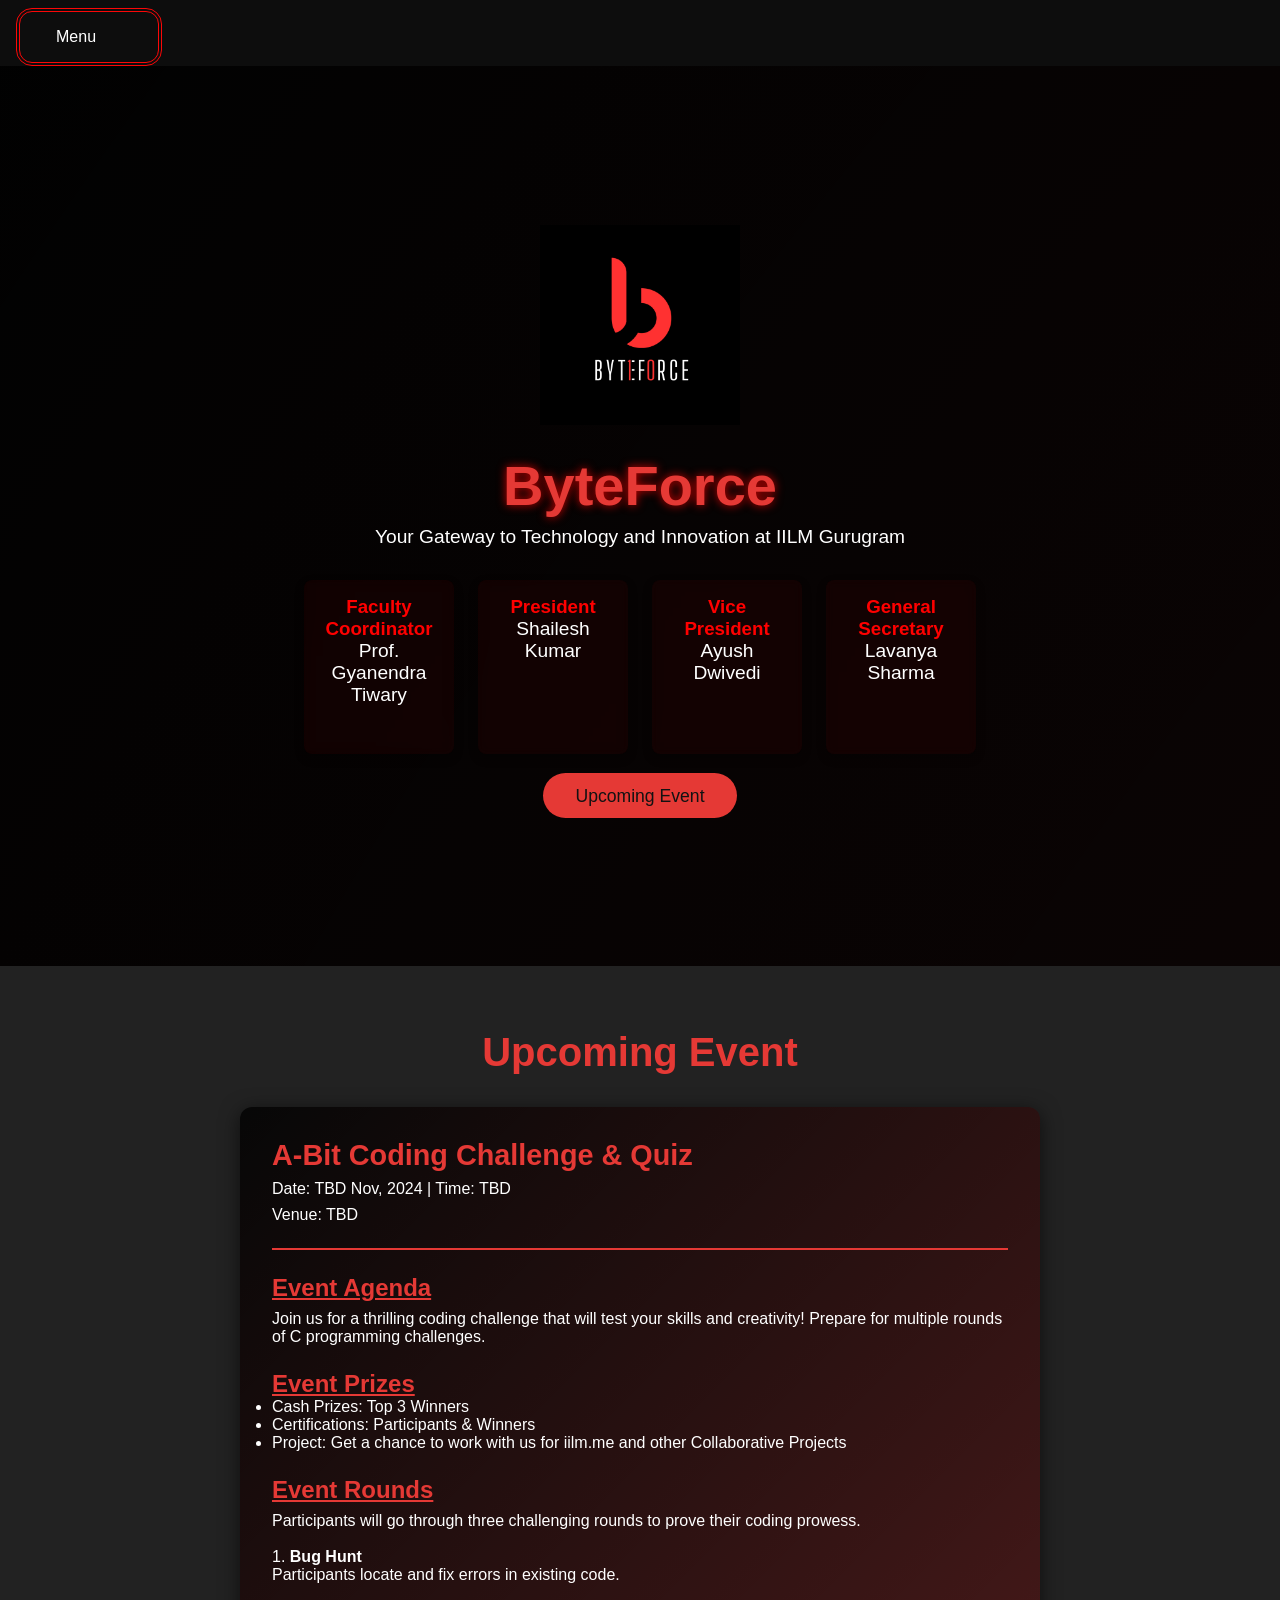
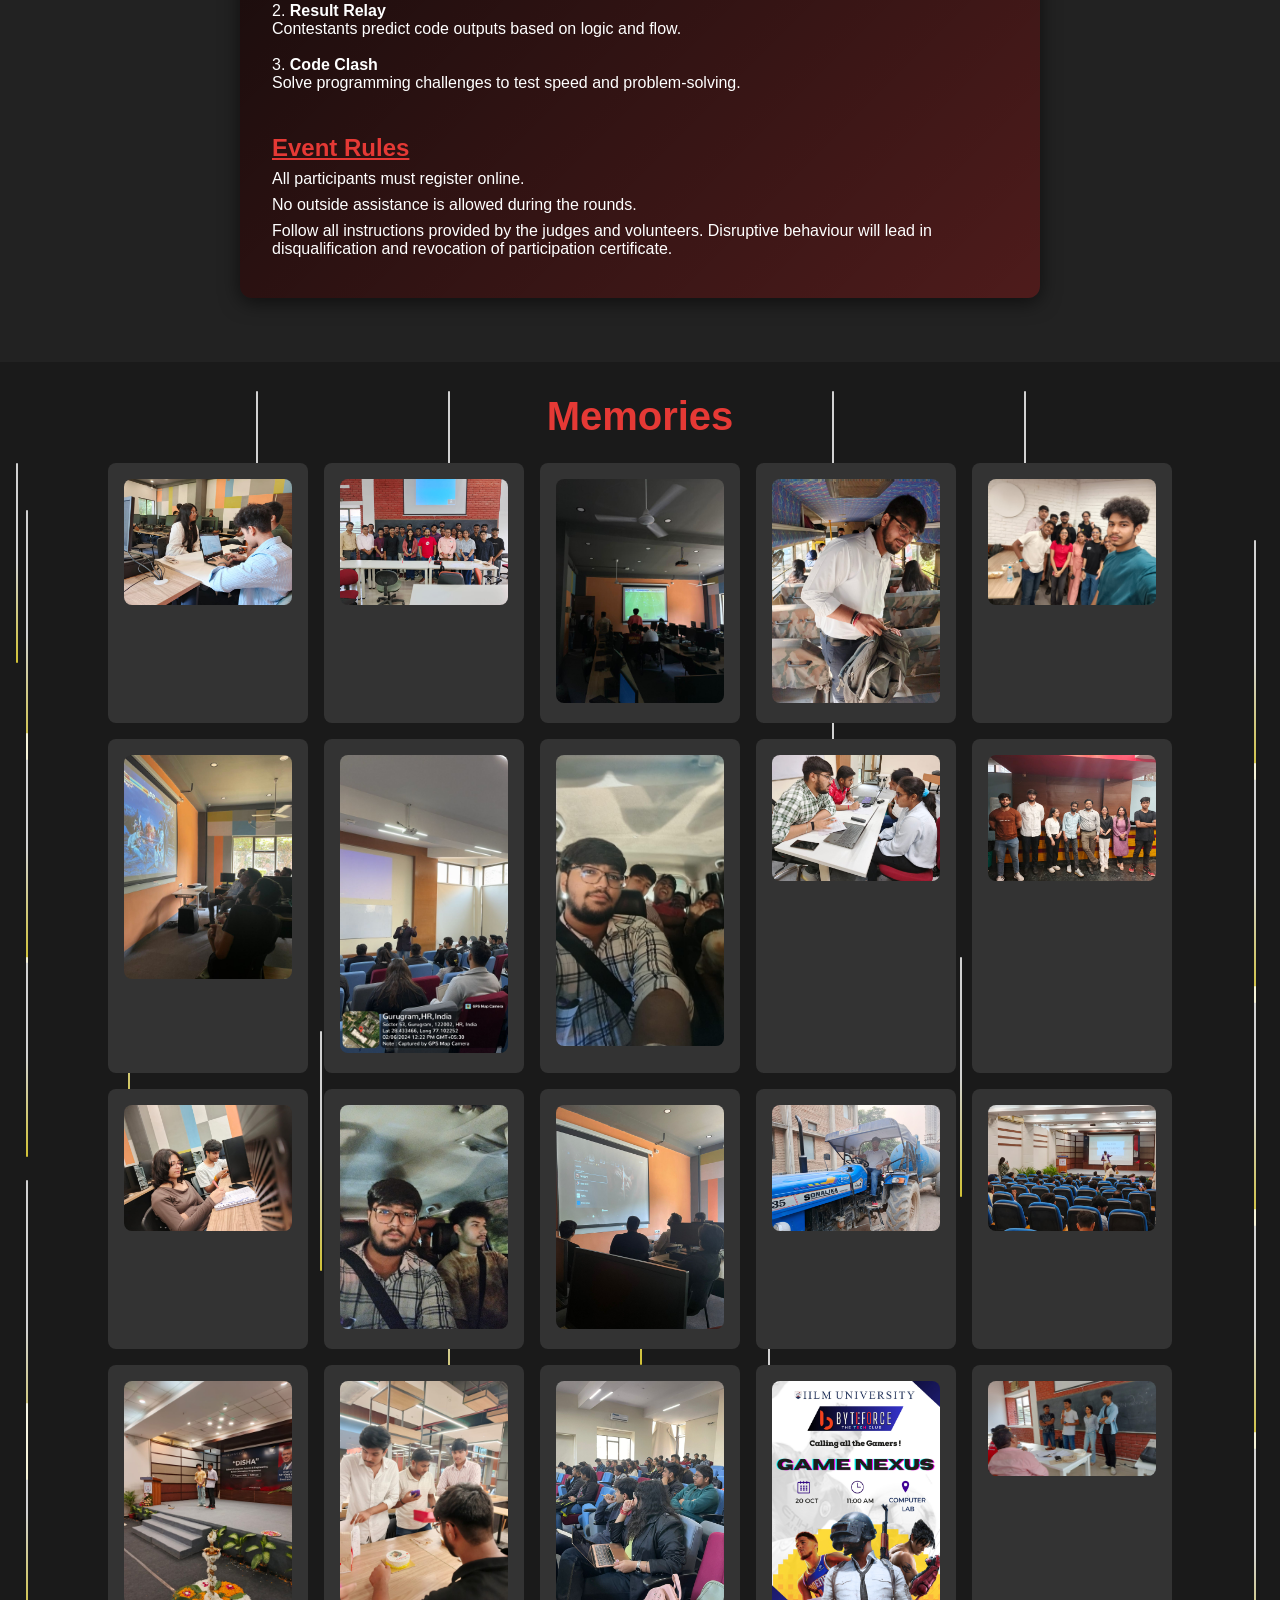
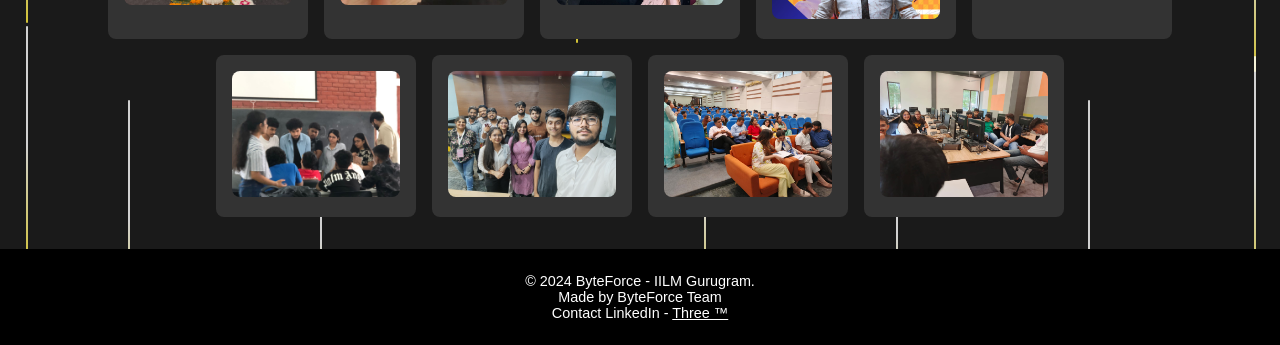
==== commit ecdb11dd: "recent events and better menu prototype v2" ====
--- a/index.html
+++ b/index.html
@@ -10,7 +10,7 @@
 
     <div id="popup" class="popup">
         <div class="popup-content">
-            <p>For the best experience, please use desktop view!</p>
+            <p class="hehe">For the best experience, please use desktop view!</p>
             <button onclick="closePopup()">Okay</button>
         </div>
     </div>
@@ -28,13 +28,13 @@
           </a>
           <div class="submenu">
             <div class="submenu-item">
-              <a href="https://chat.whatsapp.com/F66XFyVVIzmDs82f0uHvsl" class="submenu-link"> Join Whatsapp </a>
+              <a href="index.html" class="submenu-link"> Home </a>
             </div>
             <div class="submenu-item">
-              <a href="#" class="submenu-link"> Past Events </a>
+              <a href="recentevents.html" class="submenu-link"> Recent Events </a>
             </div>
             <div class="submenu-item">
-              <a href="#" class="submenu-link"> Help & Support </a>
+              <a href="https://chat.whatsapp.com/F66XFyVVIzmDs82f0uHvsl" class="submenu-link"> Whatsapp Gc (join if interested) </a>
             </div>
             <div class="submenu-item">
               <a href="#" class="submenu-link">Web Under Development </a>
@@ -85,7 +85,7 @@
             <div class="event-card">
                 <div class="event-header">
                     <h3>A-Bit Coding Challenge & Quiz</h3>
-                    <p class="event-date-time">Date: 14 Nov, 2024 | Time: TBD</p>
+                    <p class="event-date-time">Date: TBD Nov, 2024 | Time: TBD</p>
                     <p class="event-venue">Venue: TBD</p>
                 </div>
                 <div class="event-details">
--- a/style.css
+++ b/style.css
@@ -1,12 +1,13 @@
-/* Reset and Global Styles */
 * {
     margin: 0;
     padding: 0;
     box-sizing: border-box;
     font-family: 'Roboto', sans-serif;
-    color: #e53935; /* Red color for text */
-}
-
+    color: white; /* Red color for text */
+}
+h3{
+    color:red;
+}
 
 .menu {
     font-size: 16px;
@@ -47,7 +48,7 @@
     left: 0;
     width: 100%;
     height: 100%;
-    background-color: #0a3cff;
+    background-color: #ff0000;
     z-index: -1;
     transform: scaleX(0);
     transform-origin: left;
@@ -91,7 +92,7 @@
     transform: translateY(0);
     pointer-events: auto;
     border-top: transparent;
-    border-color: #0a3cff;
+    border-color: #ff0a0a;
   }
   
   .menu .item:hover .link {
@@ -135,7 +136,7 @@
     transform: scaleX(0);
     width: 100%;
     height: 100%;
-    background-color: #0a3cff;
+    background-color: #ff0a0a;
     z-index: -1;
     transform-origin: left;
     transition: transform 0.48s cubic-bezier(0.23, 1, 0.32, 1);
@@ -287,6 +288,21 @@
     transform: scale(1.05);
 }
 
+
+
+
+
+
+
+
+
+
+
+
+
+
+
+
 /* Events Section */
 .events {
     padding: 4rem 1rem;
@@ -685,6 +701,7 @@
     position: fixed;
     top: 0;
     left: 0;
+    color:black;
     width: 100%;
     height: 100%;
     background-color: rgba(0, 0, 0, 0.5); /* Semi-transparent background */
@@ -707,7 +724,7 @@
 
 /* Close button */
 .popup-content button {
-    background-color: #007bff;
+    background-color: #ff0000;
     color: white;
     border: none;
     padding: 10px 20px;
@@ -719,5 +736,9 @@
 }
 
 .popup-content button:hover {
-    background-color: #0056b3;
-}
+    background-color: #ff0000;
+}
+
+.hehe{
+color:black;
+}
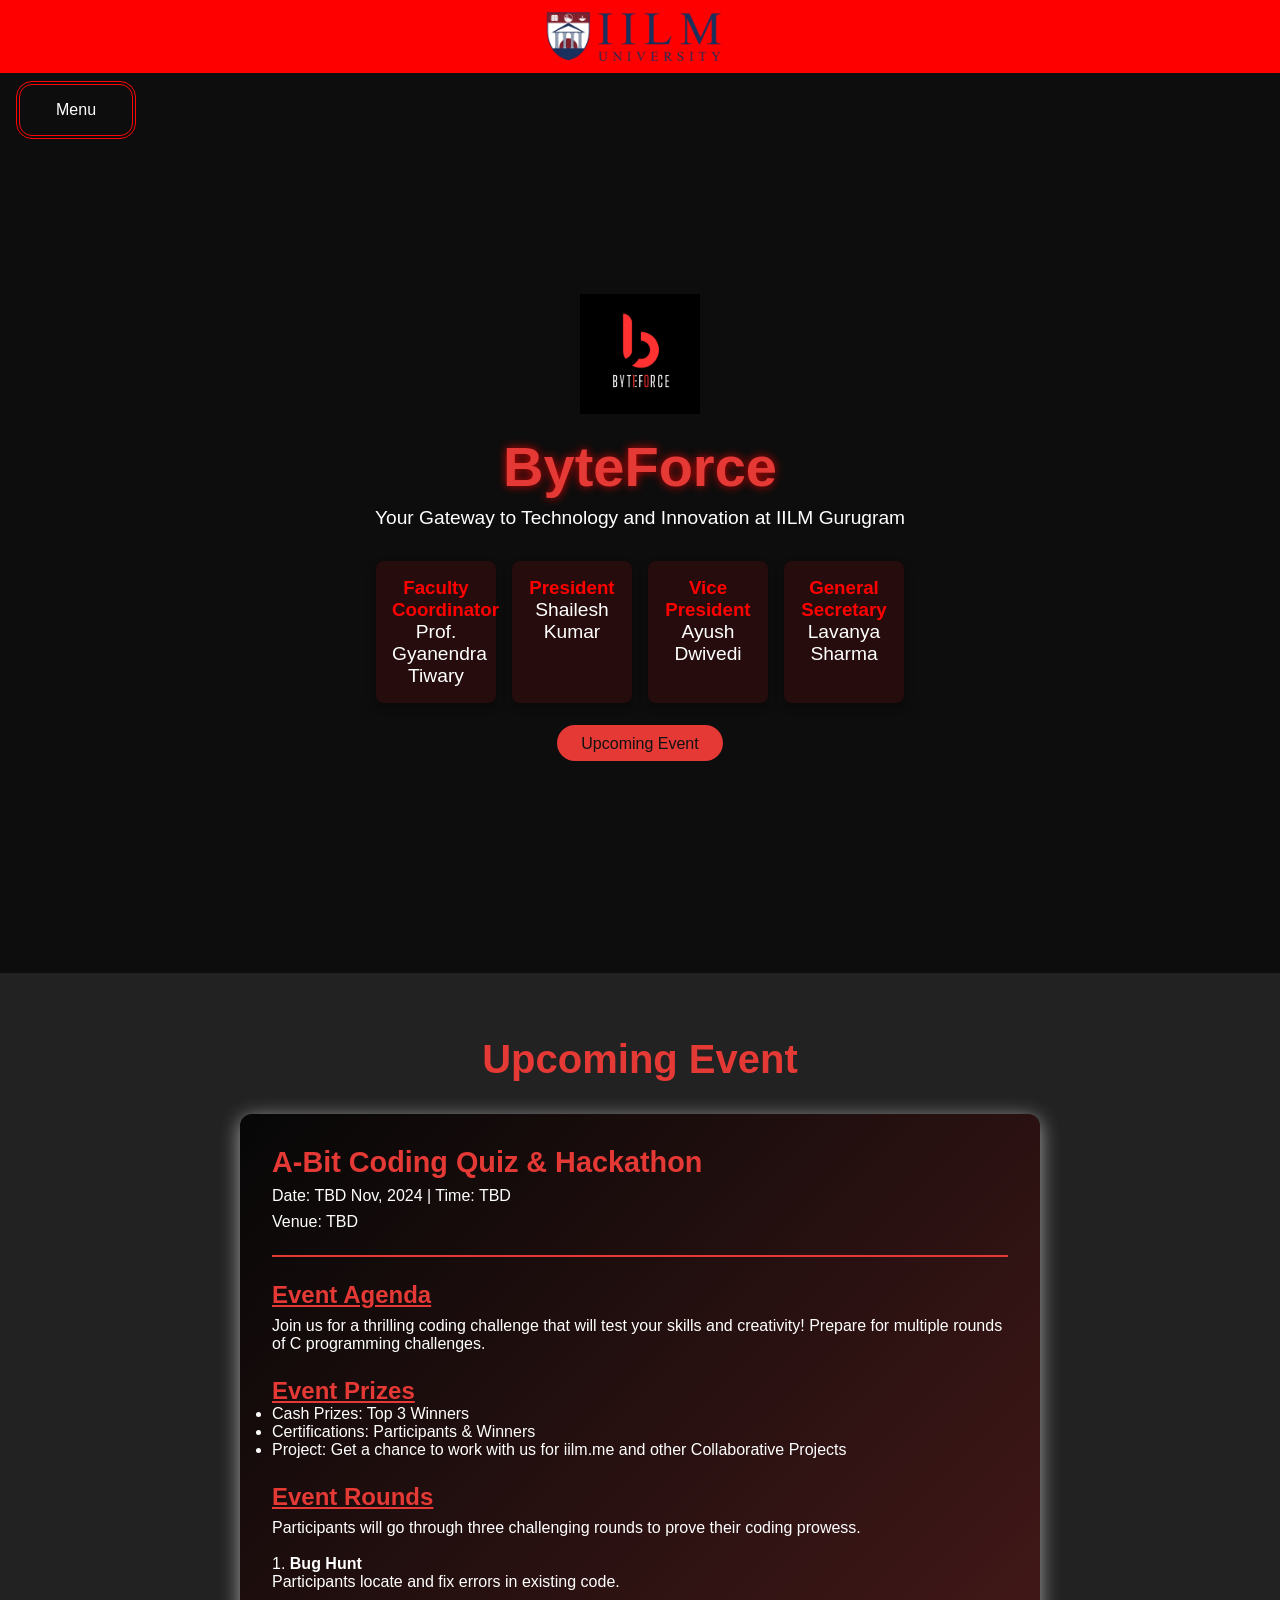
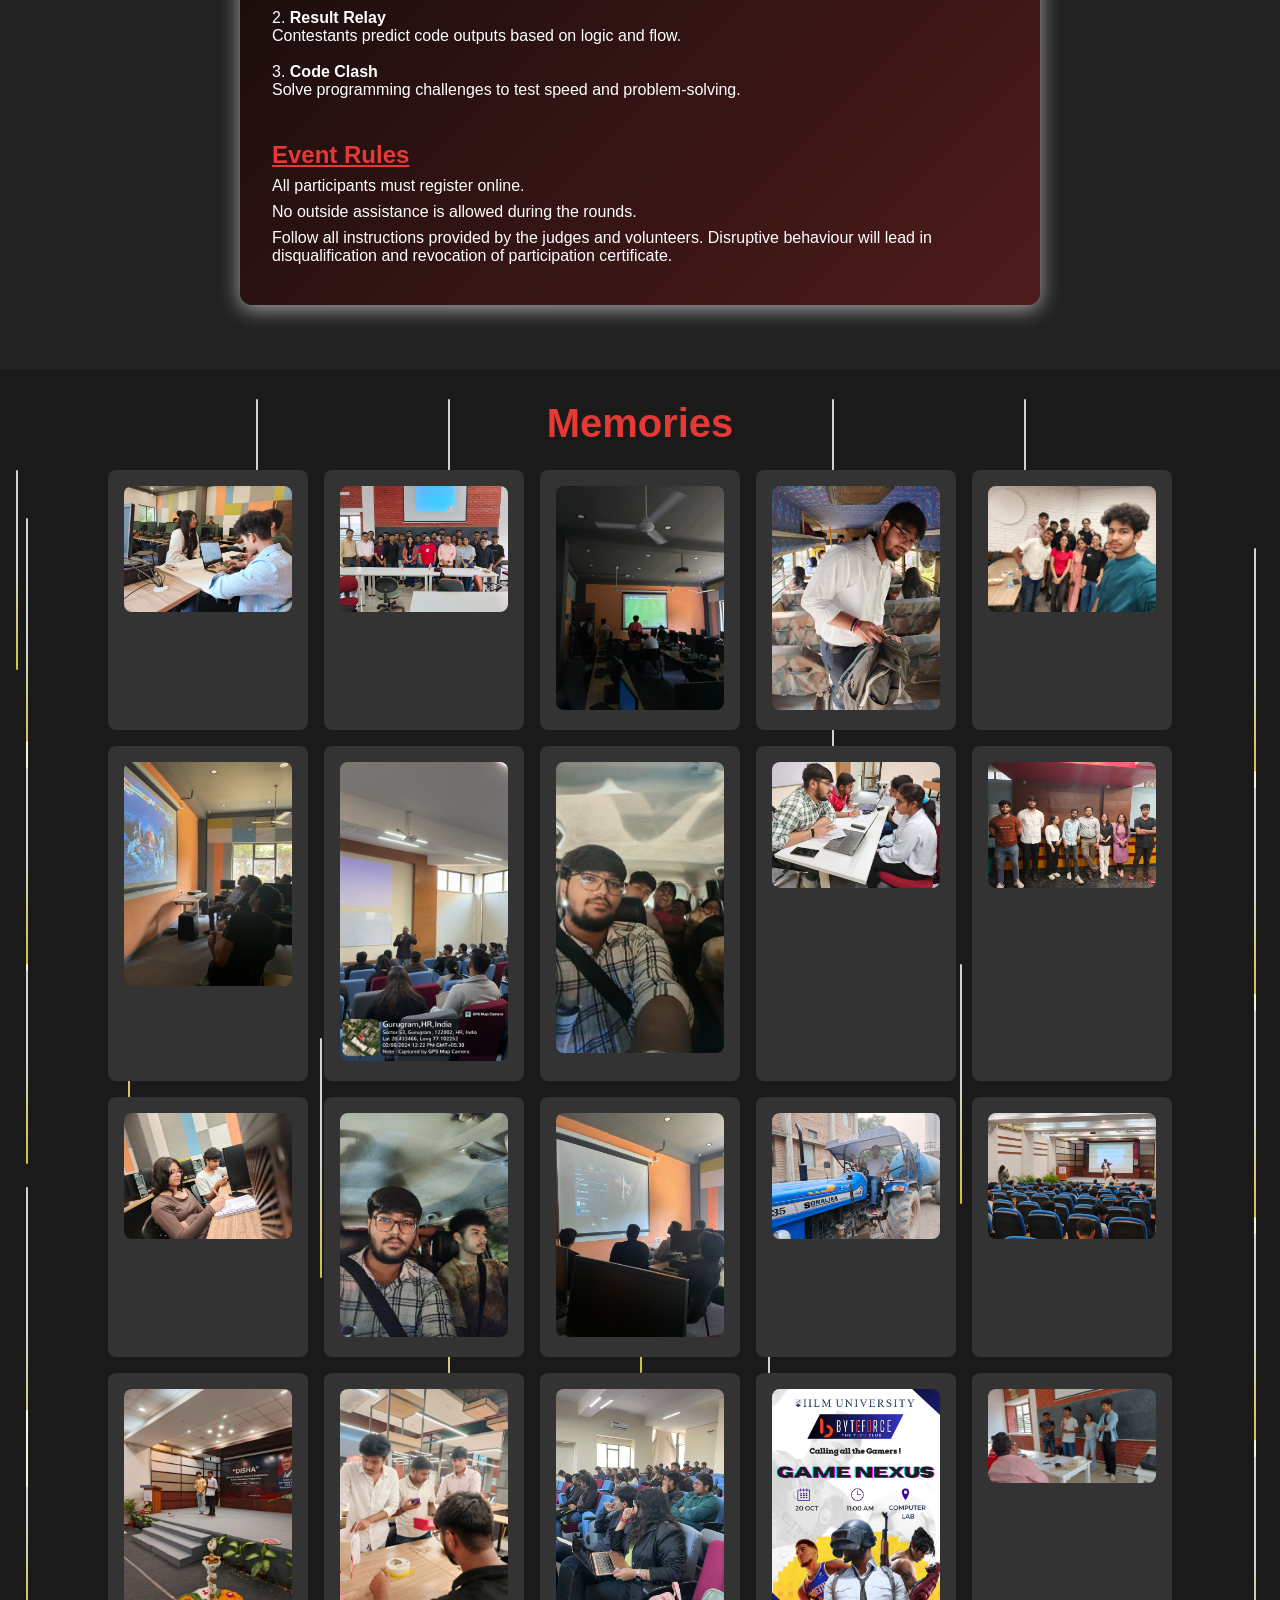
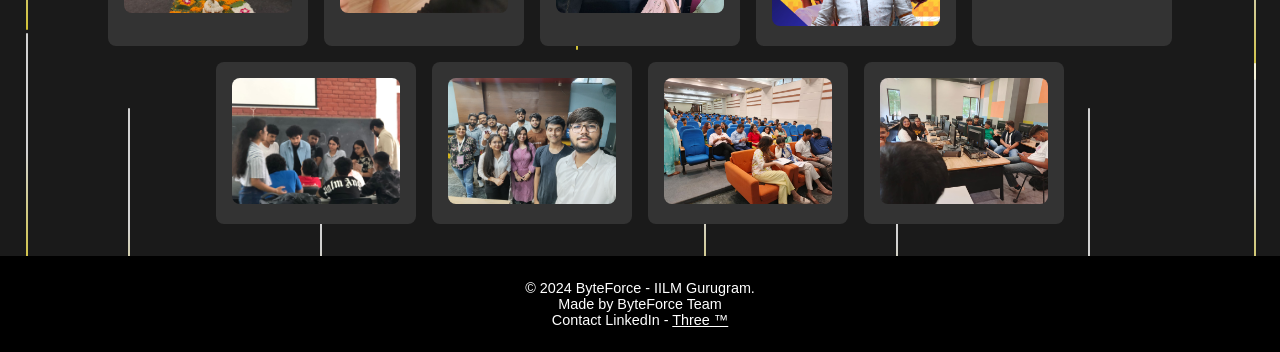
==== commit e16d82cf: "enhanced layout v3" ====
--- a/index.html
+++ b/index.html
@@ -8,48 +8,28 @@
 </head>
 <body>
 
-    <div id="popup" class="popup">
-        <div class="popup-content">
-            <p class="hehe">For the best experience, please use desktop view!</p>
-            <button onclick="closePopup()">Okay</button>
-        </div>
+
+    <div class="headiilm">
+        
+        <img src="iilmlogo.jpg" alt="IILM Icon" class="college-icon">
     </div>
     
     
-
-
-    <div class="menu">
+    <div class="menu"> 
         <div class="item">
           <a href="#" class="link">
-            <span> Menu </span>
-            <svg viewBox="0 0 360 360" xml:space="preserve">
-             
-            </svg>
-          </a>
+            <span>Menu</span> 
+          </a> 
           <div class="submenu">
-            <div class="submenu-item">
-              <a href="index.html" class="submenu-link"> Home </a>
-            </div>
-            <div class="submenu-item">
-              <a href="recentevents.html" class="submenu-link"> Recent Events </a>
-            </div>
-            <div class="submenu-item">
-              <a href="https://chat.whatsapp.com/F66XFyVVIzmDs82f0uHvsl" class="submenu-link"> Whatsapp Gc (join if interested) </a>
-            </div>
-            <div class="submenu-item">
-              <a href="#" class="submenu-link">Web Under Development </a>
-            </div>
+            <div class="submenu-item"><a href="recentevents.html" class="submenu-link">Recent Events</a></div>
+            <div class="submenu-item"><a href="https://instagram.com/byteforce.iilm" class="submenu-link"> Instagram</a></div>
+            <div class="submenu-item"><a href="https://chat.whatsapp.com/F66XFyVVIzmDs82f0uHvsl" class="submenu-link">Whatsapp Gc</a></div>
+            <div class="submenu-item"><a href="#" class="submenu-link">Web Under Development</a></div>
           </div>
         </div>
-      </div>
-    
-
-
+    </div>
 
     <header>
-
-        
-
         <div class="animated-bg"></div>
         <div class="overlay">
             <img src="bf.jpg" alt="ByteForce Logo" class="club-logo">
@@ -75,16 +55,22 @@
             </div>
             <a href="#events" class="btn">Upcoming Event</a>
         </div>
+    </div>
     </header>
 
 
+
+
+
+
+    
 
     <section id="events" class="events">
         <h2>Upcoming Event</h2>
         <div class="event-list">
             <div class="event-card">
                 <div class="event-header">
-                    <h3>A-Bit Coding Challenge & Quiz</h3>
+                    <h3>A-Bit Coding Quiz & Hackathon</h3>
                     <p class="event-date-time">Date: TBD Nov, 2024 | Time: TBD</p>
                     <p class="event-venue">Venue: TBD</p>
                 </div>
@@ -195,3 +181,5 @@
     <script src="script.js"> </script>
 </body>
 </html>
+
+
--- a/style.css
+++ b/style.css
@@ -1,35 +1,72 @@
+/* Base Styles */
 * {
     margin: 0;
     padding: 0;
     box-sizing: border-box;
     font-family: 'Roboto', sans-serif;
-    color: white; /* Red color for text */
-}
-h3{
-    color:red;
-}
-
+    color: white;
+}
+
+
+.headiilm {
+    display: flex;
+    align-items: center;
+    justify-content: center;
+    background-color: red;
+    padding: 10px;
+    color: white;
+    
+
+    padding-bottom: 0.2rem;
+}
+
+
+
+.college-icon {
+    
+    width: 180px; /* Adjust size as needed */
+    height: auto;
+    margin-right: 10px; /* Space between icon and text */
+    display: flex;
+    align-items: center;
+    
+    
+}
+
+
+
+h3 {
+    color: red;
+}
+
+
+
+/* Menu Styling */
 .menu {
+    
     font-size: 16px;
     line-height: 1.6;
     color: #ffffff;
-
+    /* Adjust this for desired distance from the top */
+    left: 0.5rem;
     width: fit-content;
     display: flex;
     list-style: none;
-    padding-left: 1rem;
+    position: fixed;
+    padding-left: 0.5rem;
     padding-top: 0.5rem;
-  }
-  
-  .menu a {
+    z-index: 100; /* Ensure the menu is above other elements */
+}
+
+.menu a {
     text-decoration: none;
     color: inherit;
     font-family: inherit;
     font-size: inherit;
     line-height: inherit;
-  }
-  
-  .menu .link {
+}
+
+.menu .link {
     position: relative;
     display: flex;
     align-items: center;
@@ -39,34 +76,37 @@
     border-radius: 16px;
     overflow: hidden;
     transition: all 0.48s cubic-bezier(0.23, 1, 0.32, 1);
-  }
-  
-  .menu .link::after {
+    border-style: double;
+    color: #fc0707;
+    border-width: 0.3rem;
+}
+
+.menu .link::after {
     content: "";
     position: absolute;
     top: 0;
     left: 0;
     width: 100%;
     height: 100%;
-    background-color: #ff0000;
+    background-color: #ff0a0a;
     z-index: -1;
     transform: scaleX(0);
     transform-origin: left;
     transition: transform 0.48s cubic-bezier(0.23, 1, 0.32, 1);
-  }
-  
-  .menu .link svg {
+}
+
+.menu .link svg {
     width: 14px;
     height: 14px;
     fill: #fc0707;
     transition: all 0.48s cubic-bezier(0.23, 1, 0.32, 1);
-  }
-  
-  .menu .item {
+}
+
+.menu .item {
     position: relative;
-  }
-  
-  .menu .item .submenu {
+}
+
+.menu .item .submenu {
     display: flex;
     flex-direction: column;
     align-items: center;
@@ -76,7 +116,8 @@
     left: 0;
     width: 100%;
     overflow: hidden;
-    border: 1px solid #cccccc;
+    border: 2px solid #cccccc;
+    background-color: red;
     opacity: 0;
     visibility: hidden;
     transform: translateY(-12px);
@@ -84,51 +125,51 @@
     z-index: 1;
     pointer-events: none;
     list-style: none;
-  }
-  
-  .menu .item:hover .submenu {
+}
+
+.menu .item:hover .submenu {
     opacity: 1;
     visibility: visible;
     transform: translateY(0);
     pointer-events: auto;
     border-top: transparent;
-    border-color: #ff0a0a;
-  }
-  
-  .menu .item:hover .link {
+    border-color: white;
+}
+
+.menu .item:hover .link {
     color: #ffffff;
     border-radius: 16px 16px 0 0;
-  }
-  
-  .menu .item:hover .link::after {
+}
+
+.menu .item:hover .link::after {
     transform: scaleX(1);
     transform-origin: right;
-  }
-  
-  .menu .item:hover .link svg {
+}
+
+.menu .item:hover .link svg {
     fill: #ffffff;
     transform: rotate(-180deg);
-  }
-  
-  .submenu .submenu-item {
+}
+
+.submenu .submenu-item {
     width: 100%;
     transition: all 0.48s cubic-bezier(0.23, 1, 0.32, 1);
-  }
-  
-  .submenu .submenu-link {
+}
+
+.submenu .submenu-link {
     display: block;
     padding: 12px 24px;
     width: 100%;
     position: relative;
     text-align: center;
     transition: all 0.48s cubic-bezier(0.23, 1, 0.32, 1);
-  }
-  
-  .submenu .submenu-item:last-child .submenu-link {
+}
+
+.submenu .submenu-item:last-child .submenu-link {
     border-bottom: none;
-  }
-  
-  .submenu .submenu-link::before {
+}
+
+.submenu .submenu-link::before {
     content: "";
     position: absolute;
     top: 0;
@@ -136,84 +177,62 @@
     transform: scaleX(0);
     width: 100%;
     height: 100%;
-    background-color: #ff0a0a;
+    background-color: #ff0303;
     z-index: -1;
     transform-origin: left;
     transition: transform 0.48s cubic-bezier(0.23, 1, 0.32, 1);
-  }
-  
-  .submenu .submenu-link:hover:before {
+}
+
+.submenu .submenu-link:hover:before {
     transform: scaleX(1);
     transform-origin: right;
-  }
-  
-  .submenu .submenu-link:hover {
+}
+
+.submenu .submenu-link:hover {
     color: #ffffff;
-  }
-  
-.menu .link {
-    border-style: double;
-    color: #fc0707;
-    border-width: 0.3rem;
-    
-}
-
-
-
-
-  
-
-body {
-    background-color: #0d0d0d; /* Black background */
-    color: #e0e0e0;
-    overflow-y: auto;
-    position: relative;
-}
-
-
-
-
-.floating-square {
-    position: absolute;
-    width: 20px;
-    height: 20px;
-    background: rgba(255, 0, 0, 0.2);
-    animation: float 10s infinite ease-in-out;
-    z-index: 0;
-}
-
-@keyframes float {
-    0% { transform: translateY(0) rotate(0deg); }
-    50% { transform: translateY(-20px) rotate(180deg); }
-    100% { transform: translateY(0) rotate(360deg); }
-}
-
+}
+
+/* Header and Overlay */
 header {
-    height: 100vh;
     display: flex;
     align-items: center;
     justify-content: center;
-    text-align: center;
+    height: 100vh;
+    text-align: center;
+    background-color: #0d0d0d;
     overflow: hidden;
-    position: relative;
-}
-
-.animated-bg {
-    position: absolute;
-    top: 0;
-    left: 0;
-    width: 200%;
-    height: 200%;
-    background: radial-gradient(circle, rgba(255, 0, 0, 0.1), rgba(0, 0, 0, 0.9));
-    background-size: 400% 400%;
-    animation: plasma 8s infinite alternate;
-    z-index: -1;
-}
-
-@keyframes plasma {
-    0% { background-position: 0% 0%; }
-    50% { background-position: 100% 100%; }
-    100% { background-position: 0% 0%; }
+    z-index: 1;
+}
+
+.overlay {
+    z-index: 2; /* Ensure it's below the menu */
+    padding: 2rem;
+    text-align: center;
+}
+
+.club-logo {
+    width: 290px;
+    height: auto;
+    margin-bottom: 1rem;
+    animation: pulse 1s infinite;
+}
+
+@keyframes pulse {
+    0% { transform: scale(1); }
+    50% { transform: scale(1.1); }
+    100% { transform: scale(1); }
+}
+
+
+/* Header and Overlay */
+header {
+    display: flex;
+    align-items: center;
+    justify-content: center;
+    height: 100vh;
+    text-align: center;
+    background-color: #0d0d0d;
+    overflow: hidden;
 }
 
 .overlay {
@@ -223,11 +242,10 @@
 }
 
 .club-logo {
-    width: 200px;
+    width: 120px;
     height: auto;
-    margin-bottom: 1.5rem;
-    animation: pulse 1s infinite;
-   
+    margin-bottom: 1rem;
+    animation: pulse 0.7s infinite;
 }
 
 @keyframes pulse {
@@ -245,39 +263,39 @@
 
 header p {
     font-size: 1.2rem;
-    margin-bottom: 2rem;
     color: #ffffff;
 }
 
+/* Role Cards */
 .roles {
     display: flex;
     flex-wrap: wrap;
     justify-content: center;
-    gap: 1.5rem;
-    margin-bottom: 2rem;
+    gap: 1rem;
+    padding: 2rem 0;
 }
 
 .role-card {
-    background: rgba(255, 0, 0, 0.05);
+    background: rgba(255, 0, 0, 0.1);
     padding: 1rem;
-    width: 150px;
+    width: 120px;
     text-align: center;
     border-radius: 8px;
-    backdrop-filter: blur(5px);
+    transition: transform 0.3s;
     box-shadow: 0 4px 10px rgba(0, 0, 0, 0.3);
-    transition: transform 0.3s;
 }
 
 .role-card:hover {
     transform: scale(1.05);
 }
 
+/* Button */
 .btn {
-    padding: 0.8rem 2rem;
+    padding: 0.6rem 1.5rem;
     background-color: #e53935;
     color: #121212;
     text-decoration: none;
-    font-size: 1.1rem;
+    font-size: 1rem;
     border-radius: 25px;
     margin-top: 1rem;
     transition: background-color 0.3s, transform 0.3s;
@@ -287,6 +305,40 @@
     background-color: #b71c1c;
     transform: scale(1.05);
 }
+
+/* Responsive Adjustments */
+@media (max-width: 768px) {
+    .club-logo {
+        width: 100px;
+    }
+
+    .menu {
+        flex-direction: column;
+        gap: 0.5rem;
+        align-items: flex-start;
+    }
+
+    header h1 {
+        font-size: 2.5rem;
+    }
+
+    header p {
+        font-size: 1rem;
+    }
+
+    .role-card {
+        width: 100px;
+        padding: 0.8rem;
+    }
+}
+
+
+
+
+
+
+
+
 
 
 
@@ -329,7 +381,7 @@
     background: linear-gradient(135deg, rgba(0, 0, 0, 0.8), rgba(255, 0, 0, 0.2));
     padding: 2rem;
     border-radius: 12px;
-    box-shadow: 0 4px 20px rgba(0, 0, 0, 0.6);
+    box-shadow: 0 4px 20px rgba(255, 255, 255, 0.6);
     color: #ffffff; /* Main text in white */
     transition: transform 0.3s, box-shadow 0.3s;
 }
@@ -695,50 +747,6 @@
 
 
 
-/* Popup overlay background */
-.popup {
-    display: none; /* Initially hidden */
-    position: fixed;
-    top: 0;
-    left: 0;
-    color:black;
-    width: 100%;
-    height: 100%;
-    background-color: rgba(0, 0, 0, 0.5); /* Semi-transparent background */
-    z-index: 1000;
-    align-items: center;
-    justify-content: center;
-}
-
-/* Popup content box */
-.popup-content {
-    background-color: white;
-    padding: 20px;
-    border-radius: 8px;
-    text-align: center;
-    width: 80%;
-    max-width: 400px;
-    box-shadow: 0 4px 8px rgba(0, 0, 0, 0.3);
-    position: relative;
-}
-
-/* Close button */
-.popup-content button {
-    background-color: #ff0000;
-    color: white;
-    border: none;
-    padding: 10px 20px;
-    font-size: 16px;
-    cursor: pointer;
-    border-radius: 5px;
-    margin-top: 10px;
-    transition: background-color 0.3s;
-}
-
-.popup-content button:hover {
-    background-color: #ff0000;
-}
-
 .hehe{
 color:black;
 }
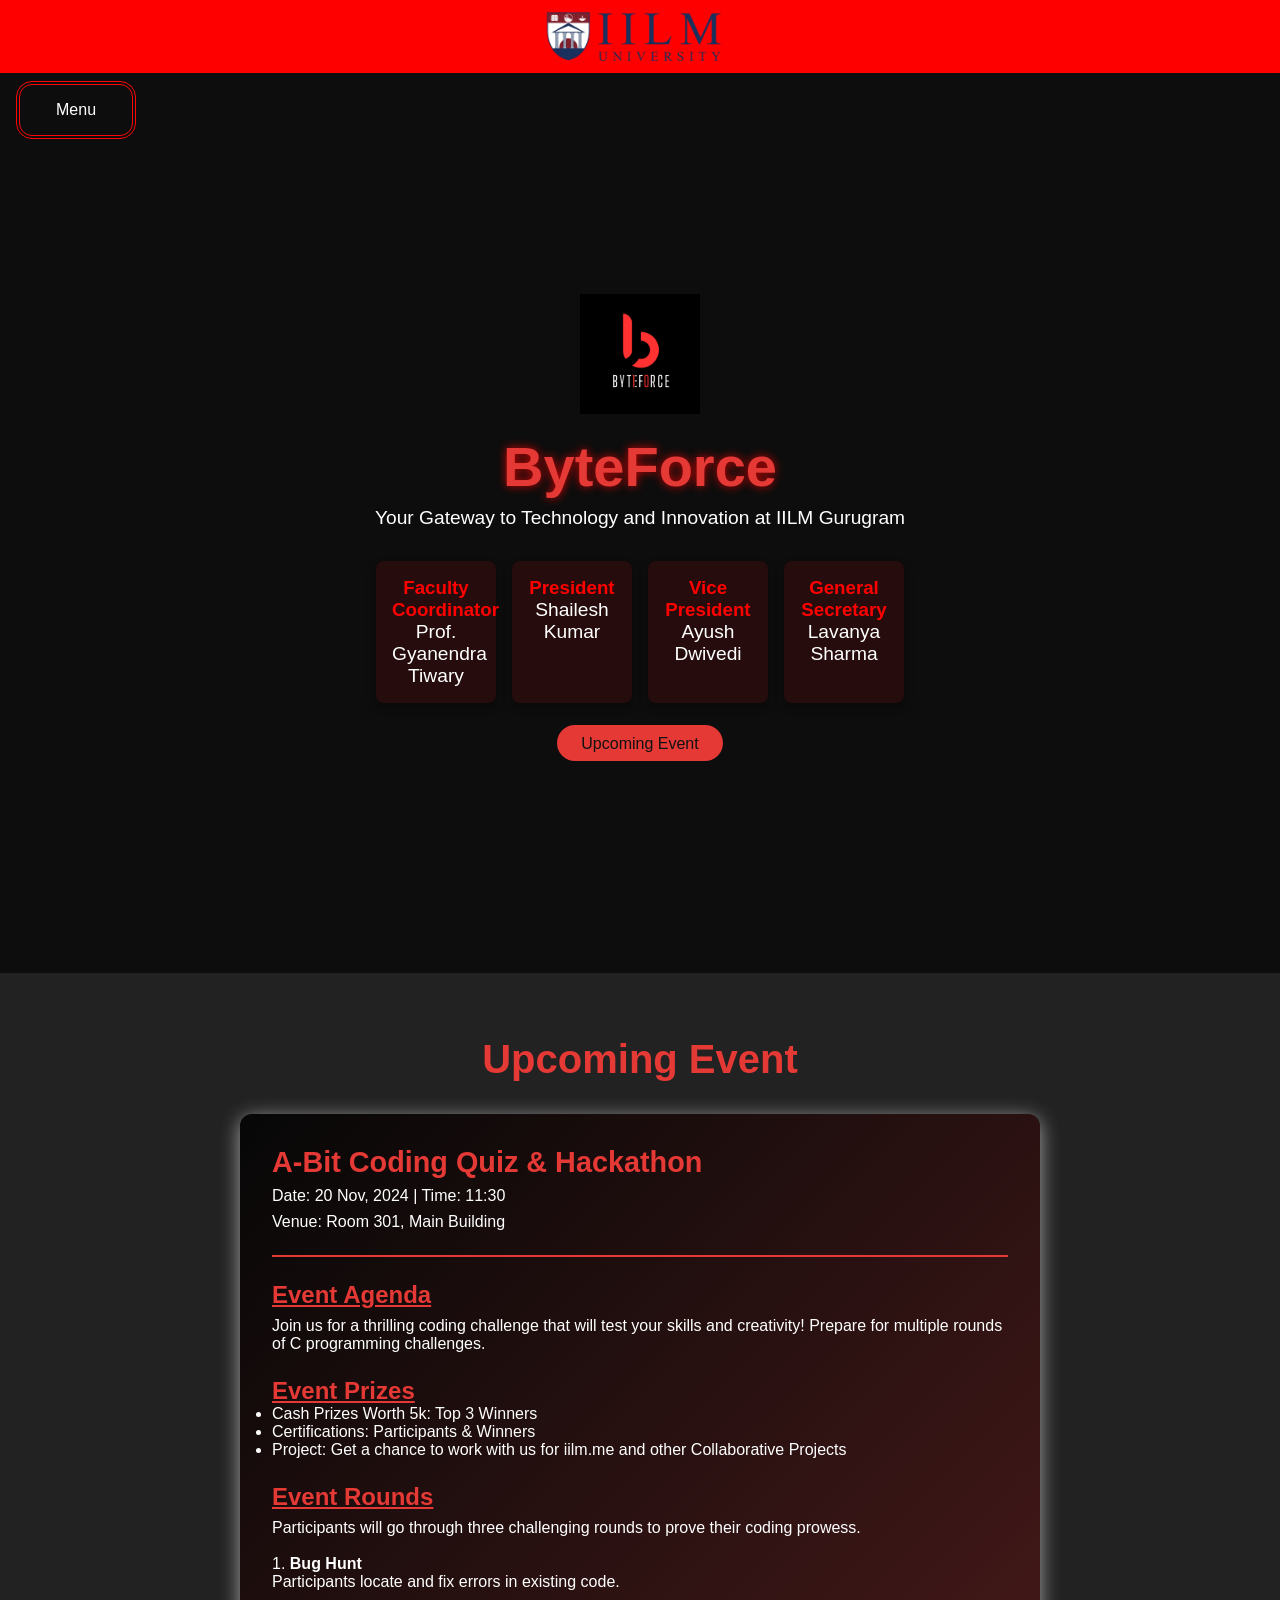
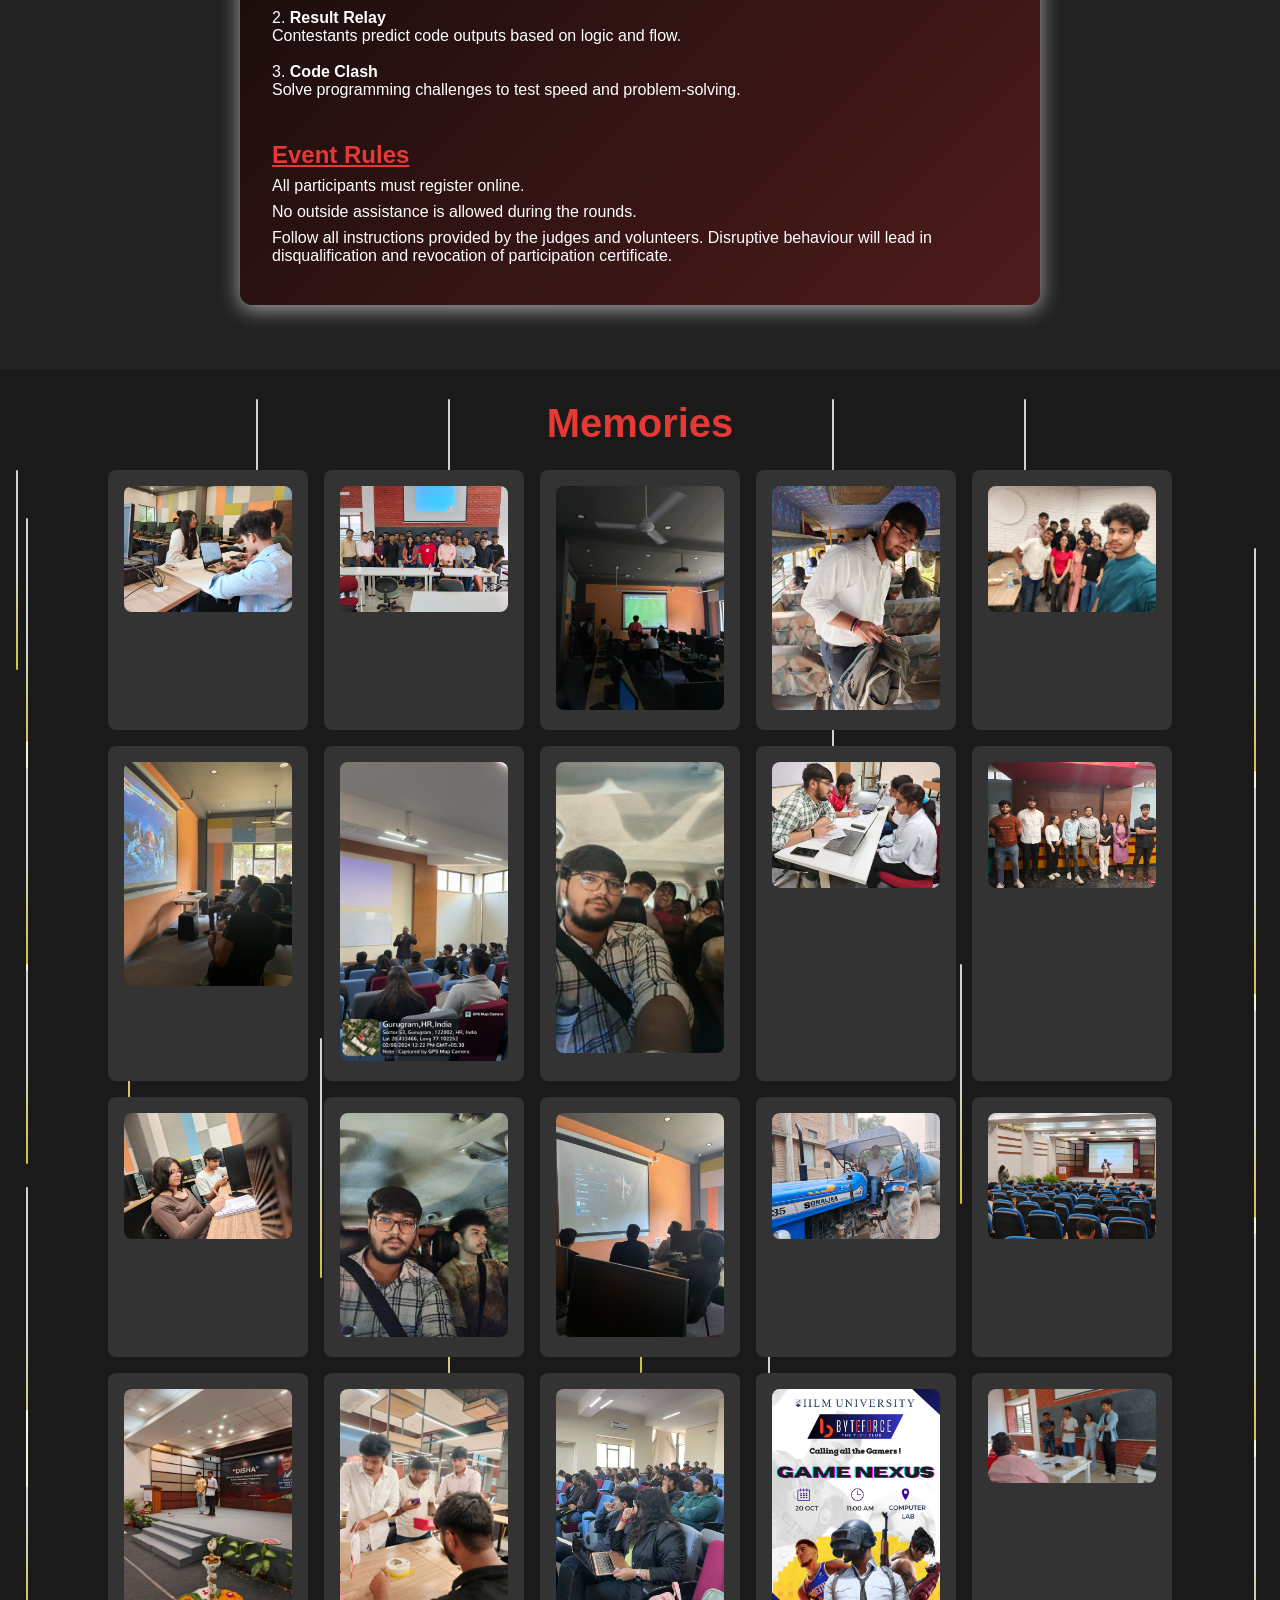
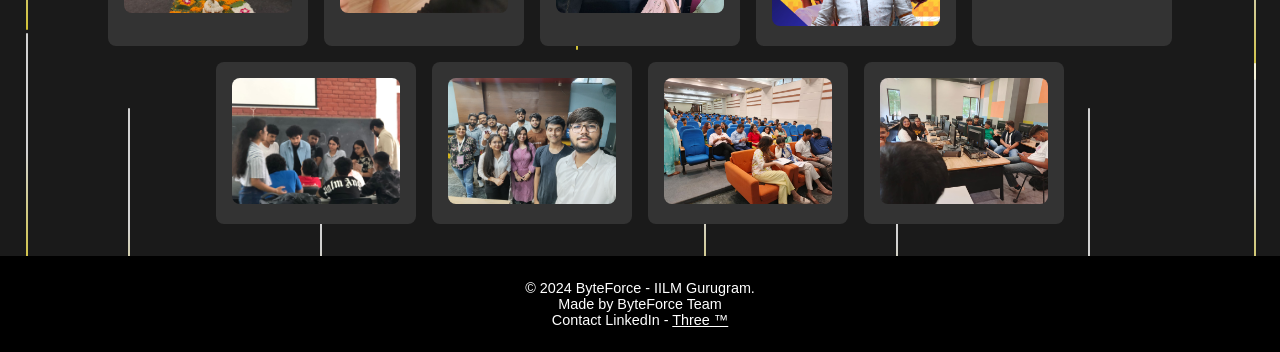
==== commit 687a3899: "added info" ====
--- a/index.html
+++ b/index.html
@@ -71,15 +71,15 @@
             <div class="event-card">
                 <div class="event-header">
                     <h3>A-Bit Coding Quiz & Hackathon</h3>
-                    <p class="event-date-time">Date: TBD Nov, 2024 | Time: TBD</p>
-                    <p class="event-venue">Venue: TBD</p>
+                    <p class="event-date-time">Date: 20 Nov, 2024 | Time: 11:30</p>
+                    <p class="event-venue">Venue: Room 301, Main Building</p>
                 </div>
                 <div class="event-details">
                     <h4>Event Agenda</h4>
                     <p>Join us for a thrilling coding challenge that will test your skills and creativity! Prepare for multiple rounds of C programming challenges.</p>
                     <h4>Event Prizes</h4>
                     <ul>
-                        <li>Cash Prizes: Top 3 Winners</li>
+                        <li>Cash Prizes Worth 5k: Top 3 Winners</li>
                         <li>Certifications: Participants & Winners </li>
                         <li>Project: Get a chance to work with us for iilm.me and other Collaborative Projects </li>
                     </ul>
@@ -88,7 +88,7 @@
                     1. <b>Bug Hunt </b> <br>Participants locate and fix errors in existing code. <br> <br>
                     2. <b>Result Relay </b>   <br>Contestants predict code outputs based on logic and flow. <br> <br>
                     3. <b> Code Clash</b> <br> Solve programming challenges to test speed and problem-solving. <br> <br> 
-                </p> 
+                </p>
                     <h4>Event Rules</h4>
                     <ul>
                         <p>All participants must register online.</p>
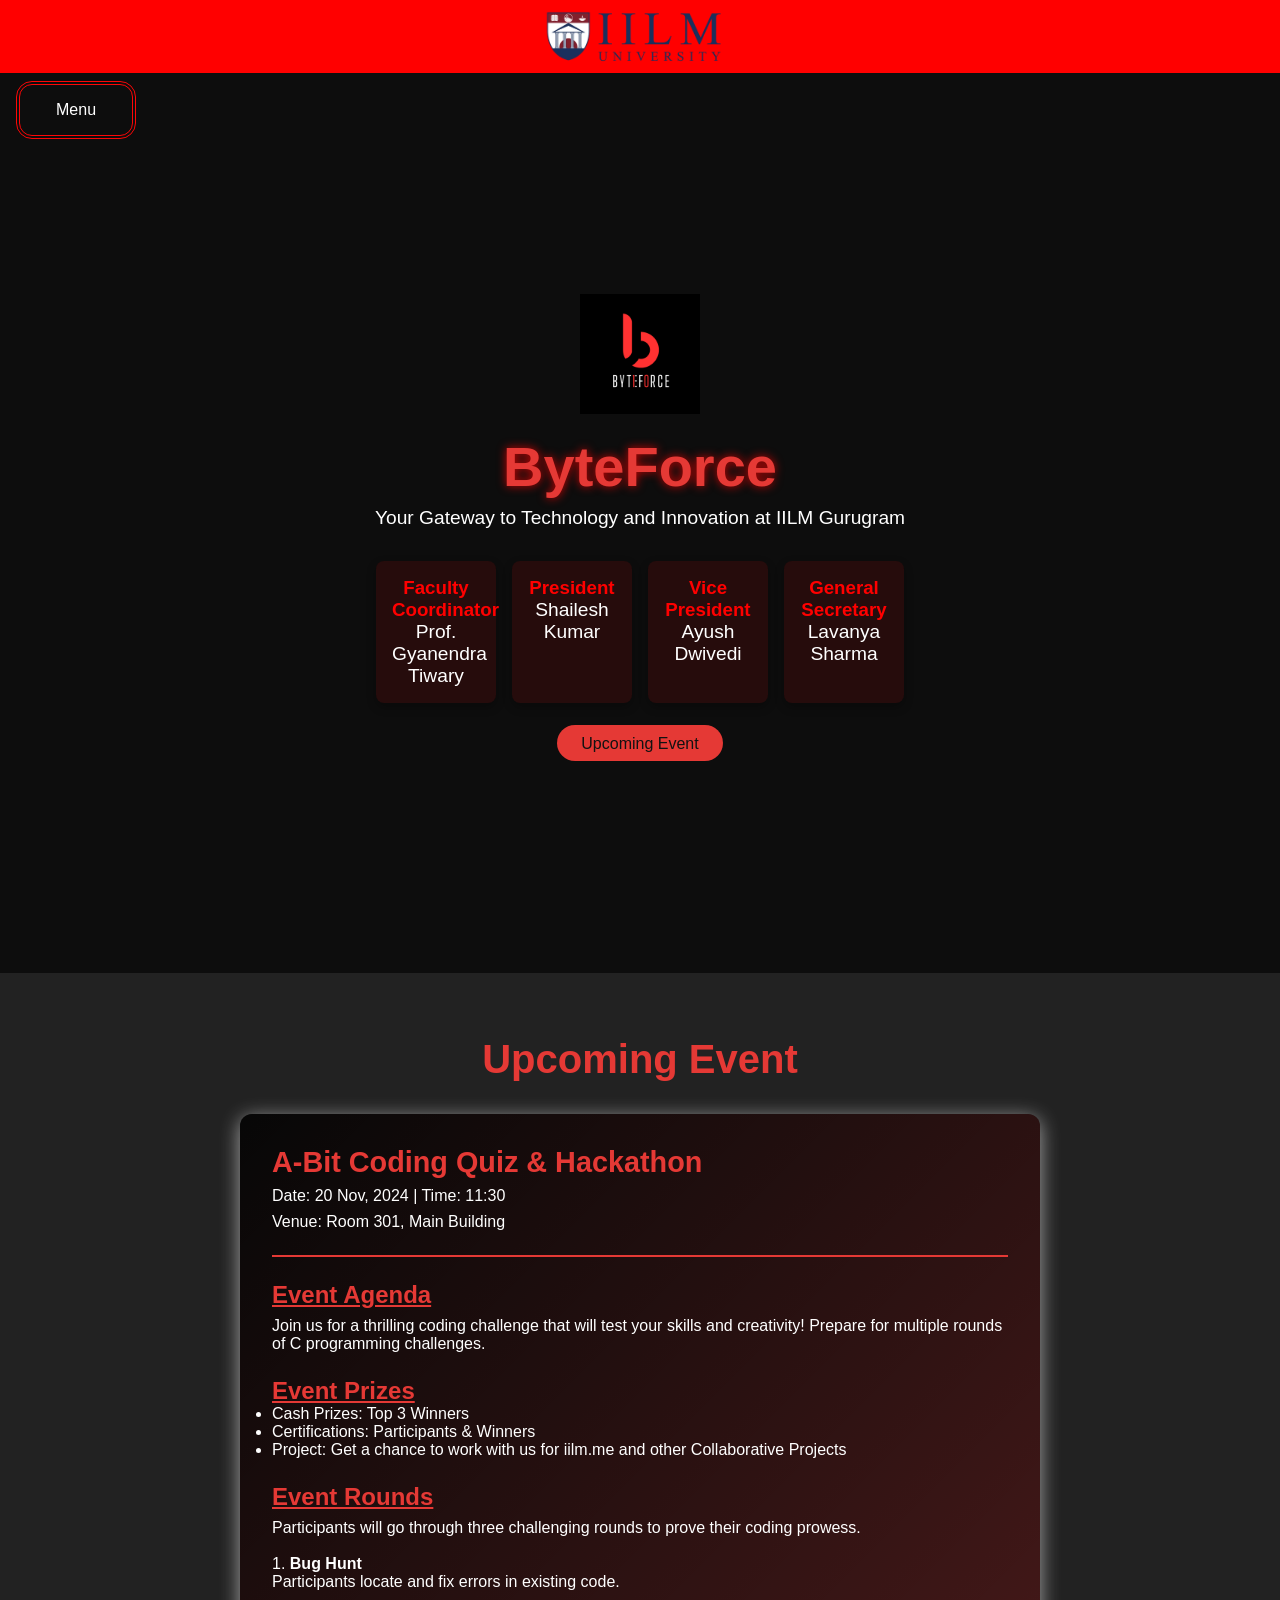
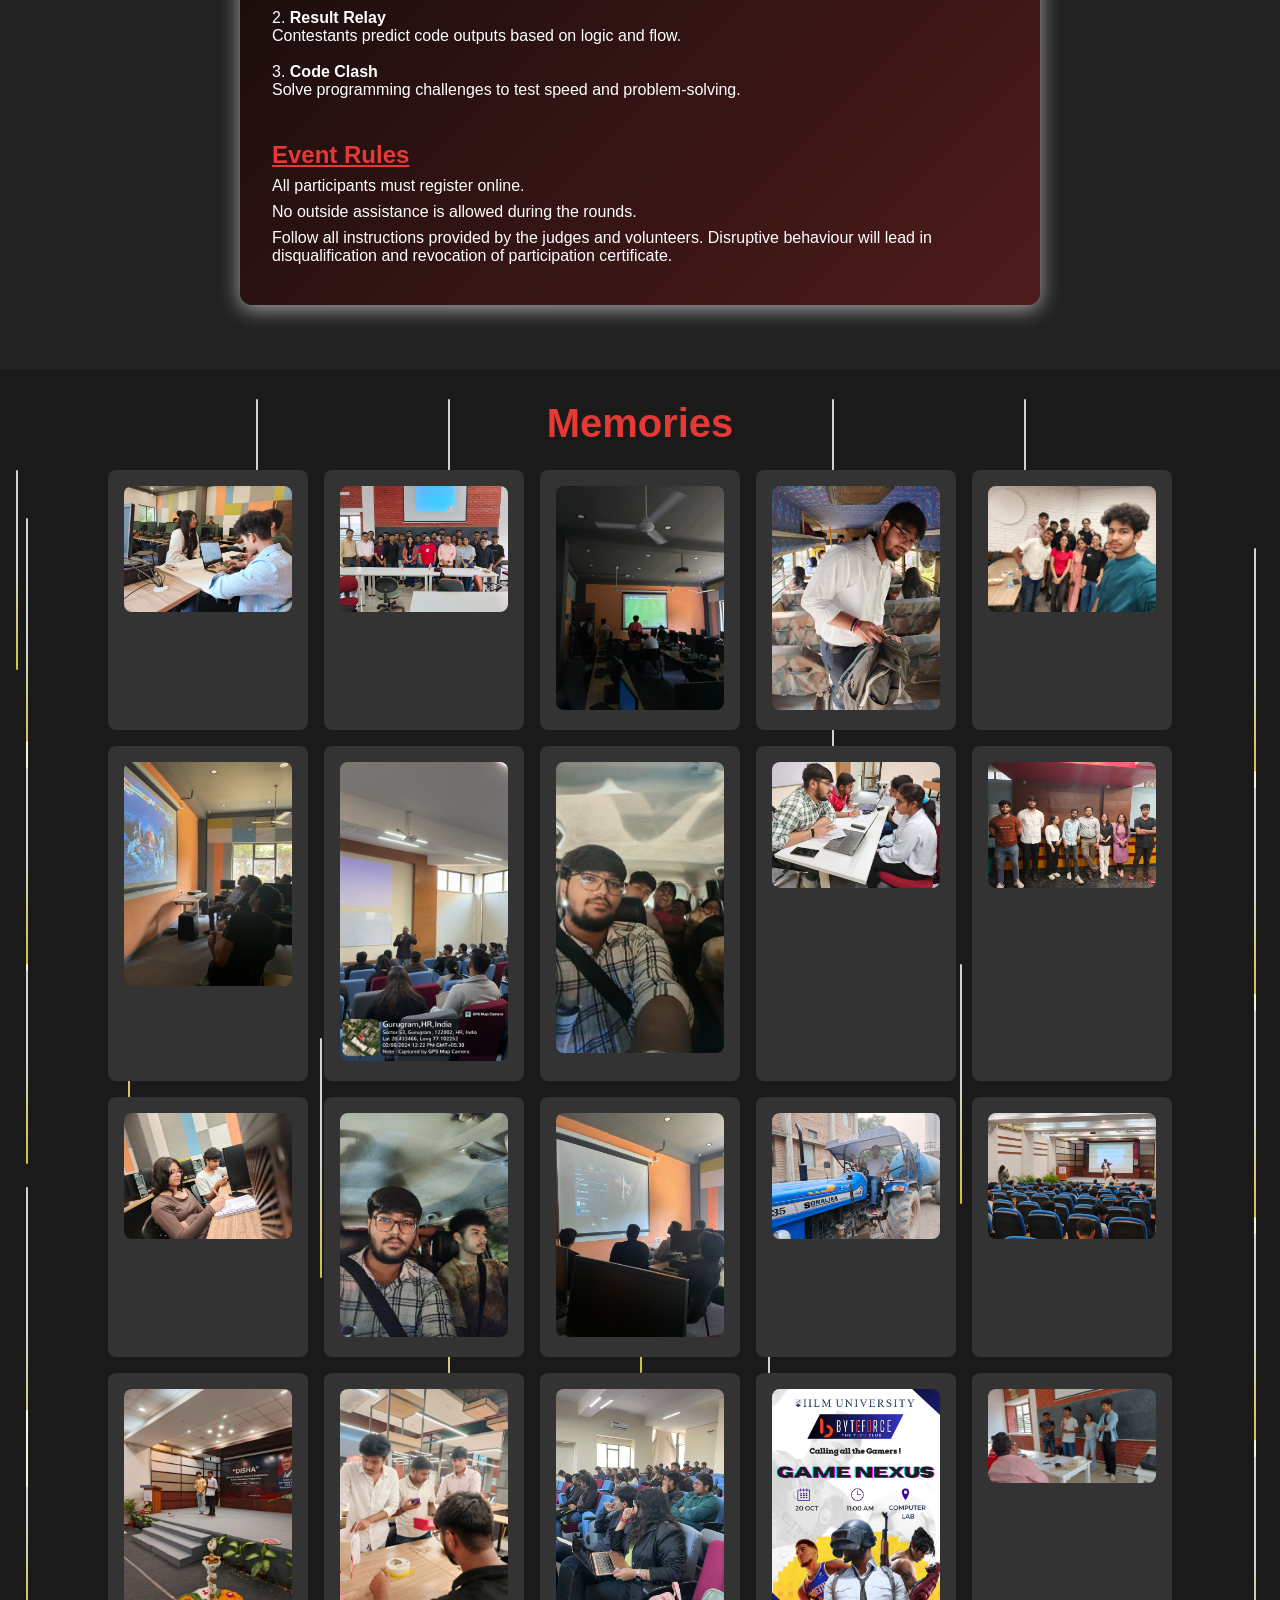
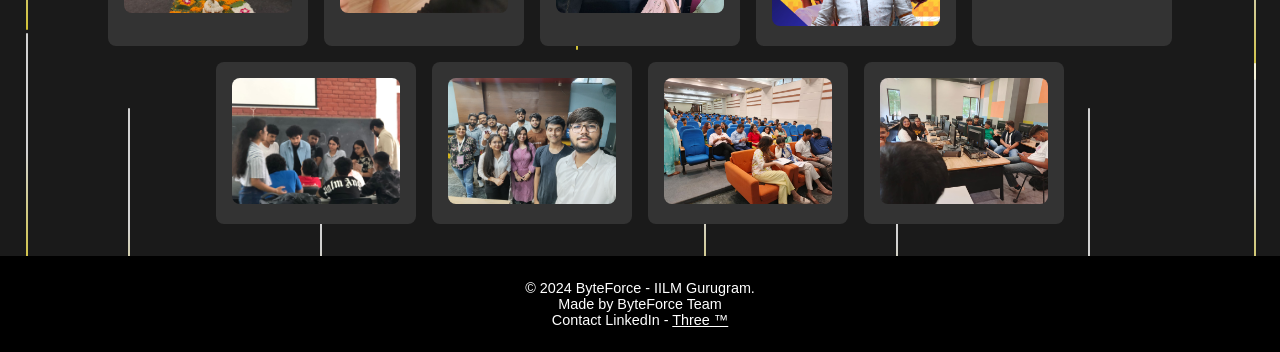
==== commit 563a918d: "updated info" ====
--- a/index.html
+++ b/index.html
@@ -79,7 +79,7 @@
                     <p>Join us for a thrilling coding challenge that will test your skills and creativity! Prepare for multiple rounds of C programming challenges.</p>
                     <h4>Event Prizes</h4>
                     <ul>
-                        <li>Cash Prizes Worth 5k: Top 3 Winners</li>
+                        <li>Cash Prizes: Top 3 Winners</li>
                         <li>Certifications: Participants & Winners </li>
                         <li>Project: Get a chance to work with us for iilm.me and other Collaborative Projects </li>
                     </ul>
